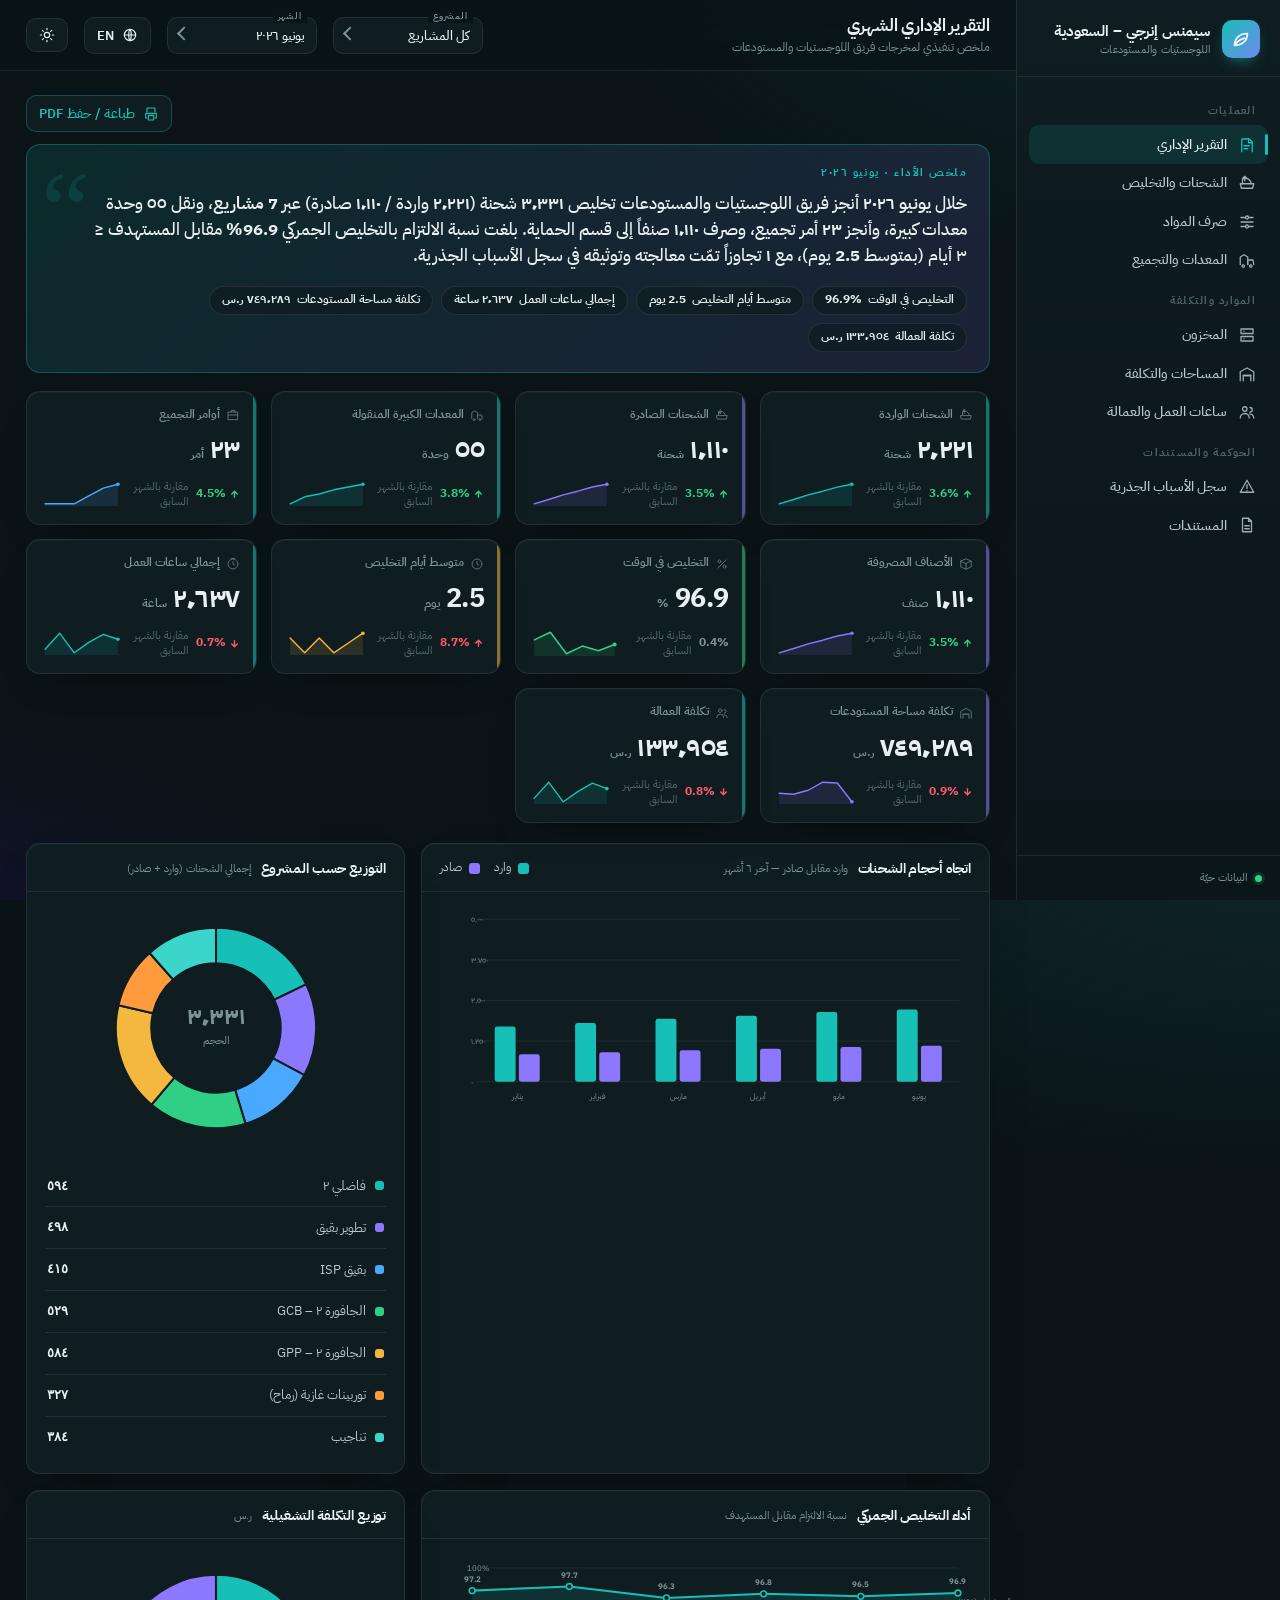
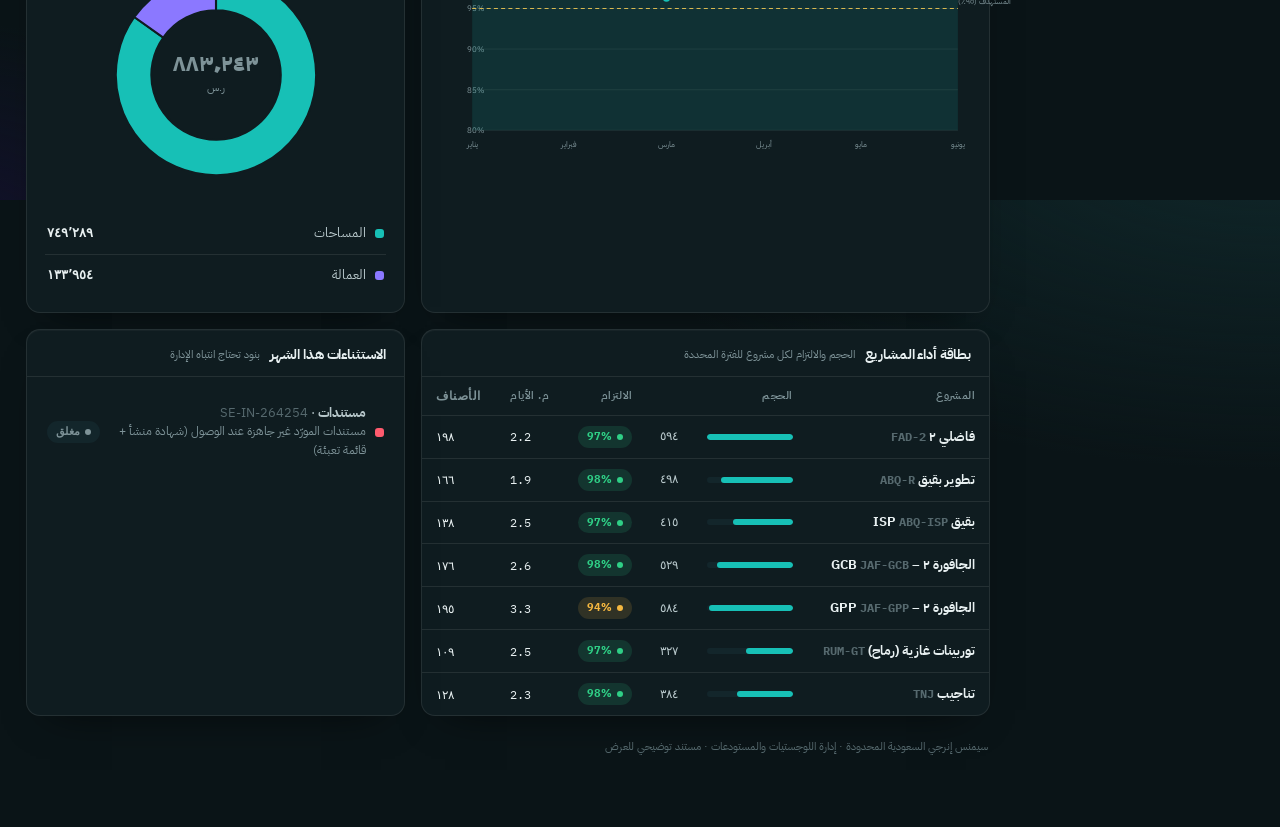
==== index.html @ 965a69ff "Logistics & Warehouse Ops dashboard — synthetic-data demo" ====
<!doctype html>
<html lang="ar" dir="rtl" data-theme="dark">
<head>
  <meta charset="utf-8">
  <meta name="viewport" content="width=device-width, initial-scale=1">
  <title>Siemens Energy KSA — Logistics & Warehouse Operations</title>
  <link rel="preconnect" href="https://fonts.googleapis.com">
  <link rel="preconnect" href="https://fonts.gstatic.com" crossorigin>
  <link href="https://fonts.googleapis.com/css2?family=IBM+Plex+Sans:wght@400;500;600;700&family=IBM+Plex+Sans+Arabic:wght@400;500;600;700&family=IBM+Plex+Mono:wght@400;500;600&display=swap" rel="stylesheet">
  <link rel="stylesheet" href="styles.css">
</head>
<body>
  <div class="app">
    <!-- Sidebar -->
    <aside class="sidebar" id="sidebar">
      <div class="brand">
        <div class="brand-mark">
          <svg viewBox="0 0 24 24" fill="none" stroke="#fff" stroke-width="1.8" stroke-linecap="round" stroke-linejoin="round">
            <path d="M5 19c0-8 6-13 14-13 0 8-6 13-14 13z"/><path d="M5 19c3-5 7-7 11-8"/>
          </svg>
        </div>
        <div class="brand-txt">
          <span class="b1" id="brand-org">Siemens Energy – KSA</span>
          <span class="b2" id="brand-unit">Logistics & Warehouse</span>
        </div>
      </div>
      <nav class="nav" id="nav"></nav>
      <div class="sidebar-foot"><span class="dot-live"></span><span id="live-txt">Live data</span></div>
    </aside>

    <!-- Main -->
    <div class="main">
      <header class="topbar">
        <button class="iconbtn menu-toggle" id="btn-menu" aria-label="Menu">
          <svg viewBox="0 0 24 24" fill="none" stroke="currentColor" stroke-width="1.8" stroke-linecap="round"><path d="M4 6h16M4 12h16M4 18h16"/></svg>
        </button>
        <div class="page-title">
          <h1 id="page-title">—</h1>
          <p id="page-sub">—</p>
        </div>
        <span class="spacer"></span>
        <div class="control">
          <label id="lbl-project">Project</label>
          <select class="sel" id="f-project"></select>
        </div>
        <div class="control">
          <label id="lbl-month">Month</label>
          <select class="sel" id="f-month"></select>
        </div>
        <button class="iconbtn" id="btn-lang" aria-label="Language">
          <svg viewBox="0 0 24 24" fill="none" stroke="currentColor" stroke-width="1.7" stroke-linecap="round" stroke-linejoin="round">
            <circle cx="12" cy="12" r="8.5"/><path d="M3.5 12h17M12 3.5c2.5 2.5 2.5 14.5 0 17M12 3.5c-2.5 2.5-2.5 14.5 0 17"/>
          </svg>
          <span id="lang-txt">EN</span>
        </button>
        <button class="iconbtn" id="btn-theme" aria-label="Theme">
          <svg id="theme-icon" viewBox="0 0 24 24" fill="none" stroke="currentColor" stroke-width="1.7" stroke-linecap="round" stroke-linejoin="round"></svg>
        </button>
      </header>

      <main class="content" id="content"></main>
    </div>
  </div>
  <div class="scrim" id="scrim"></div>

  <script src="i18n.js"></script>
  <script src="data.js"></script>
  <script src="charts.js"></script>
  <script src="app.js"></script>
</body>
</html>
---- styles.css ----
/* ============================================================
   Siemens Energy KSA — Logistics & Warehouse Operations
   Design system: petrol/teal energy ops. Dark default + light.
   Arabic-first RTL via logical properties.
   ============================================================ */

:root {
  /* DARK (default) */
  --bg:        #0a1417;
  --bg-grad:   radial-gradient(1200px 600px at 100% -10%, #10282b 0%, transparent 60%),
               radial-gradient(900px 500px at -10% 110%, #161033 0%, transparent 55%),
               #0a1417;
  --surface:   #0f1c20;
  --surface-2: #13262b;
  --surface-3: #18313700;
  --elev:      #16292e;
  --border:    rgba(255,255,255,.085);
  --border-2:  rgba(255,255,255,.14);
  --fg:        #e8f0f1;
  --fg-2:      #b8c8cb;
  --muted:     #7e9398;
  --faint:     #56696e;

  --accent:    #17c0b6;          /* petrol/teal */
  --accent-2:  #3ad6cc;
  --accent-weak: rgba(23,192,182,.13);
  --accent-line: rgba(23,192,182,.30);
  --violet:    #8b78ff;          /* Siemens Energy secondary */
  --violet-weak: rgba(139,120,255,.14);

  --ok:        #2fcf86;
  --ok-weak:   rgba(47,207,134,.14);
  --warn:      #f4b740;
  --warn-weak: rgba(244,183,64,.14);
  --orange:    #ff9a3d;
  --danger:    #ff5b6e;
  --danger-weak: rgba(255,91,110,.15);
  --info:      #4aa8ff;
  --info-weak: rgba(74,168,255,.14);

  --shadow:    0 1px 0 rgba(255,255,255,.03) inset, 0 18px 40px -24px rgba(0,0,0,.7);
  --radius:    14px;
  --radius-sm: 10px;
  --sidebar-w: 264px;

  --font-en: "IBM Plex Sans", -apple-system, BlinkMacSystemFont, "Segoe UI", system-ui, sans-serif;
  --font-ar: "IBM Plex Sans Arabic", "Segoe UI", "Tahoma", system-ui, sans-serif;
  --font-mono: "IBM Plex Mono", ui-monospace, "Cascadia Mono", Menlo, monospace;
  --font: var(--font-en);
}

:root[data-theme="light"] {
  --bg:        #eef3f4;
  --bg-grad:   radial-gradient(1100px 560px at 100% -10%, #dbeeec 0%, transparent 60%),
               radial-gradient(900px 500px at -10% 110%, #e7e3fb 0%, transparent 55%),
               #eef3f4;
  --surface:   #ffffff;
  --surface-2: #f4f8f8;
  --elev:      #ffffff;
  --border:    rgba(11,33,38,.10);
  --border-2:  rgba(11,33,38,.18);
  --fg:        #0c1c20;
  --fg-2:      #2c4248;
  --muted:     #5d7176;
  --faint:     #93a6aa;

  --accent:    #0c8f87;
  --accent-2:  #0aa79d;
  --accent-weak: rgba(12,143,135,.10);
  --accent-line: rgba(12,143,135,.28);
  --violet:    #6b54e8;
  --violet-weak: rgba(107,84,232,.10);
  --ok:        #11a866;
  --ok-weak:   rgba(17,168,102,.12);
  --warn:      #b8841a;
  --warn-weak: rgba(184,132,26,.12);
  --orange:    #d9701f;
  --danger:    #d83a4d;
  --danger-weak: rgba(216,58,77,.10);
  --info:      #2f7fd1;
  --info-weak: rgba(47,127,209,.10);
  --shadow:    0 1px 2px rgba(11,33,38,.04), 0 16px 36px -26px rgba(11,33,38,.35);
}

:root[lang="ar"] { --font: var(--font-ar); }

* { box-sizing: border-box; }
html, body { height: 100%; }
body {
  margin: 0;
  font-family: var(--font);
  background: var(--bg-grad);
  color: var(--fg);
  -webkit-font-smoothing: antialiased;
  text-rendering: optimizeLegibility;
  font-size: 14px;
  line-height: 1.45;
}
::selection { background: var(--accent-weak); }

::-webkit-scrollbar { width: 11px; height: 11px; }
::-webkit-scrollbar-thumb { background: var(--border-2); border-radius: 8px; border: 3px solid transparent; background-clip: padding-box; }
::-webkit-scrollbar-thumb:hover { background: var(--muted); background-clip: padding-box; border: 3px solid transparent; }

/* ---------------- Layout shell ---------------- */
.app { display: flex; min-height: 100vh; }

.sidebar {
  width: var(--sidebar-w);
  flex: 0 0 var(--sidebar-w);
  border-inline-end: 1px solid var(--border);
  background: linear-gradient(180deg, var(--surface), color-mix(in oklab, var(--surface) 88%, #000));
  display: flex; flex-direction: column;
  position: sticky; top: 0; height: 100vh;
}
.brand {
  display: flex; align-items: center; gap: 12px;
  padding: 20px 20px 18px;
  border-bottom: 1px solid var(--border);
}
.brand-mark {
  width: 38px; height: 38px; border-radius: 10px; flex: 0 0 38px;
  background: linear-gradient(135deg, var(--accent) 0%, var(--violet) 130%);
  display: grid; place-items: center;
  box-shadow: 0 6px 16px -8px var(--accent);
}
.brand-mark svg { width: 22px; height: 22px; }
.brand-txt { display: flex; flex-direction: column; min-width: 0; }
.brand-txt .b1 { font-weight: 700; letter-spacing: -.01em; font-size: 14.5px; }
.brand-txt .b2 { font-size: 11px; color: var(--muted); letter-spacing: .02em; }

.nav { padding: 12px 12px; overflow-y: auto; flex: 1; }
.nav-group-label {
  font-size: 10.5px; text-transform: uppercase; letter-spacing: .12em;
  color: var(--faint); padding: 14px 12px 7px; font-weight: 600;
}
.nav-item {
  display: flex; align-items: center; gap: 11px;
  padding: 9.5px 12px; border-radius: var(--radius-sm);
  color: var(--fg-2); cursor: pointer; user-select: none;
  font-size: 13.5px; font-weight: 500; position: relative;
  transition: background .14s, color .14s;
}
.nav-item svg { width: 18px; height: 18px; flex: 0 0 18px; opacity: .85; }
.nav-item:hover { background: var(--surface-2); color: var(--fg); }
.nav-item.active { background: var(--accent-weak); color: var(--fg); }
.nav-item.active::before {
  content: ""; position: absolute; inset-inline-start: 0; inset-block: 9px;
  width: 3px; border-radius: 4px; background: var(--accent);
}
.nav-item.active svg { opacity: 1; color: var(--accent); }
.nav-item .badge {
  margin-inline-start: auto; font-size: 10.5px; font-weight: 700;
  background: var(--danger-weak); color: var(--danger);
  padding: 1px 7px; border-radius: 20px; font-variant-numeric: tabular-nums;
}
.sidebar-foot {
  padding: 14px 18px; border-top: 1px solid var(--border);
  font-size: 11px; color: var(--muted); display: flex; align-items: center; gap: 8px;
}
.dot-live { width: 7px; height: 7px; border-radius: 50%; background: var(--ok); box-shadow: 0 0 0 3px var(--ok-weak); }

.main { flex: 1; min-width: 0; display: flex; flex-direction: column; }

/* ---------------- Topbar ---------------- */
.topbar {
  position: sticky; top: 0; z-index: 30;
  display: flex; align-items: center; gap: 16px;
  padding: 14px 26px;
  background: color-mix(in oklab, var(--bg) 78%, transparent);
  backdrop-filter: blur(14px) saturate(1.2);
  border-bottom: 1px solid var(--border);
}
.topbar .page-title { display: flex; flex-direction: column; min-width: 0; }
.topbar .page-title h1 { margin: 0; font-size: 17px; font-weight: 700; letter-spacing: -.01em; }
.topbar .page-title p { margin: 1px 0 0; font-size: 11.5px; color: var(--muted); }
.topbar .spacer { flex: 1; }

.control { position: relative; }
.control > label {
  position: absolute; top: -7px; inset-inline-start: 10px;
  font-size: 9px; text-transform: uppercase; letter-spacing: .1em;
  color: var(--muted); background: var(--bg); padding: 0 5px; font-weight: 600;
  pointer-events: none;
}
select.sel {
  appearance: none; -webkit-appearance: none;
  background: var(--surface); color: var(--fg);
  border: 1px solid var(--border); border-radius: 10px;
  padding: 8px 30px 8px 12px; font-family: var(--font); font-size: 13px;
  font-weight: 500; cursor: pointer; min-width: 150px; outline: none;
  transition: border-color .14s;
}
:root[lang="ar"] select.sel { padding: 8px 12px 8px 30px; }
select.sel:focus { border-color: var(--accent); }
.control::after {
  content: ""; position: absolute; inset-inline-end: 12px; top: 50%;
  width: 8px; height: 8px; border-inline-end: 2px solid var(--muted);
  border-bottom: 2px solid var(--muted); transform: translateY(-65%) rotate(45deg);
  pointer-events: none;
}

.iconbtn {
  display: inline-flex; align-items: center; gap: 8px;
  background: var(--surface); border: 1px solid var(--border);
  color: var(--fg); border-radius: 10px; padding: 8px 12px;
  font-family: var(--font); font-size: 12.5px; font-weight: 600;
  cursor: pointer; transition: border-color .14s, background .14s;
}
.iconbtn:hover { border-color: var(--border-2); background: var(--surface-2); }
.iconbtn svg { width: 16px; height: 16px; }
.iconbtn.toggle-on { border-color: var(--accent-line); color: var(--accent); }

/* ---------------- Content ---------------- */
.content { padding: 24px 26px 60px; }
.view { animation: fade .26s ease; }
@keyframes fade { from { opacity: 0; transform: translateY(6px); } to { opacity: 1; transform: none; } }

.section-head { display: flex; align-items: flex-end; gap: 14px; margin: 6px 2px 16px; }
.section-head h2 { margin: 0; font-size: 15px; font-weight: 700; letter-spacing: -.01em; }
.section-head .sub { font-size: 12px; color: var(--muted); }
.section-head .spacer { flex: 1; }

/* KPI grid */
.kpi-grid { display: grid; grid-template-columns: repeat(auto-fill, minmax(218px, 1fr)); gap: 14px; margin-bottom: 20px; }
.kpi {
  background: var(--surface); border: 1px solid var(--border);
  border-radius: var(--radius); padding: 15px 16px 13px; position: relative; overflow: hidden;
  box-shadow: var(--shadow);
}
.kpi::after {
  content: ""; position: absolute; inset-inline-start: 0; top: 0; bottom: 0; width: 3px;
  background: var(--accent); opacity: .55;
}
.kpi.k-violet::after { background: var(--violet); }
.kpi.k-ok::after { background: var(--ok); }
.kpi.k-warn::after { background: var(--warn); }
.kpi.k-danger::after { background: var(--danger); }
.kpi .k-label { font-size: 11.5px; color: var(--muted); font-weight: 600; display: flex; align-items: center; gap: 6px; }
.kpi .k-label svg { width: 14px; height: 14px; opacity: .7; }
.kpi .k-value { font-size: 27px; font-weight: 700; letter-spacing: -.02em; margin-top: 7px; font-variant-numeric: tabular-nums; display: flex; align-items: baseline; gap: 6px; }
.kpi .k-value .unit { font-size: 12px; font-weight: 600; color: var(--muted); letter-spacing: 0; }
.kpi .k-foot { display: flex; align-items: center; gap: 8px; margin-top: 8px; }
.delta { font-size: 11.5px; font-weight: 700; display: inline-flex; align-items: center; gap: 3px; font-variant-numeric: tabular-nums; }
.delta.up { color: var(--ok); }
.delta.down { color: var(--danger); }
.delta.flat { color: var(--muted); }
.delta svg { width: 11px; height: 11px; }
.kpi .k-foot .vs { font-size: 10.5px; color: var(--faint); }
.kpi .spark { margin-inline-start: auto; }

/* Cards */
.card {
  background: var(--surface); border: 1px solid var(--border);
  border-radius: var(--radius); box-shadow: var(--shadow);
}
.card-head { display: flex; align-items: center; gap: 10px; padding: 15px 18px 12px; border-bottom: 1px solid var(--border); }
.card-head h3 { margin: 0; font-size: 13.5px; font-weight: 700; letter-spacing: -.01em; }
.card-head .sub { font-size: 11px; color: var(--muted); }
.card-head .spacer { flex: 1; }
.card-body { padding: 16px 18px; }

.grid { display: grid; gap: 16px; }
.grid.cols-2 { grid-template-columns: 1.5fr 1fr; }
.grid.cols-2e { grid-template-columns: 1fr 1fr; }
.grid.cols-3 { grid-template-columns: repeat(3, 1fr); }
@media (max-width: 1080px) { .grid.cols-2, .grid.cols-2e, .grid.cols-3 { grid-template-columns: 1fr; } }

/* legend */
.legend { display: flex; flex-wrap: wrap; gap: 14px; margin-top: 12px; }
.legend .li { display: flex; align-items: center; gap: 7px; font-size: 11.5px; color: var(--fg-2); }
.legend .sw { width: 11px; height: 11px; border-radius: 3px; }

/* chart wrap */
.chart { width: 100%; }
.chart svg { display: block; width: 100%; height: auto; overflow: visible; }
.chart text { font-family: var(--font); fill: var(--muted); }

/* Narrative */
.narrative {
  background: linear-gradient(135deg, var(--accent-weak), var(--violet-weak));
  border: 1px solid var(--accent-line);
  border-radius: var(--radius); padding: 20px 22px; position: relative; overflow: hidden;
}
.narrative::before {
  content: "“"; position: absolute; inset-inline-end: 14px; top: -14px;
  font-size: 110px; color: var(--accent); opacity: .14; font-family: Georgia, serif;
}
.narrative .eyebrow { font-size: 10.5px; text-transform: uppercase; letter-spacing: .14em; color: var(--accent); font-weight: 700; }
.narrative .lead { font-size: 16.5px; line-height: 1.6; margin-top: 10px; font-weight: 500; max-width: 880px; }
.narrative .lead b { font-weight: 700; color: var(--fg); }
.narrative .pills { display: flex; flex-wrap: wrap; gap: 8px; margin-top: 16px; }
.npill { font-size: 11.5px; font-weight: 600; background: color-mix(in oklab, var(--surface) 70%, transparent); border: 1px solid var(--border); border-radius: 20px; padding: 5px 12px; display: inline-flex; gap: 6px; align-items: center; }
.npill b { font-variant-numeric: tabular-nums; }

/* Tables */
.table-wrap { overflow-x: auto; }
table.tbl { width: 100%; border-collapse: collapse; font-size: 12.5px; }
table.tbl thead th {
  text-align: start; font-weight: 600; color: var(--muted); font-size: 11px;
  text-transform: uppercase; letter-spacing: .04em; padding: 10px 14px;
  border-bottom: 1px solid var(--border); white-space: nowrap; position: sticky; top: 0;
  background: var(--surface); cursor: default;
}
table.tbl tbody td { padding: 10px 14px; border-bottom: 1px solid var(--border); vertical-align: middle; white-space: nowrap; }
table.tbl tbody tr:last-child td { border-bottom: none; }
table.tbl tbody tr:hover { background: var(--surface-2); }
table.tbl td.num, table.tbl th.num { text-align: end; font-variant-numeric: tabular-nums; font-family: var(--font-mono); font-size: 12px; }
table.tbl .mono { font-family: var(--font-mono); font-size: 11.5px; color: var(--fg-2); }
table.tbl .strong { font-weight: 700; }
.row-breach { background: var(--danger-weak) !important; }
.row-breach:hover { background: color-mix(in oklab, var(--danger-weak) 80%, var(--surface)) !important; }

.table-foot { padding: 11px 16px; font-size: 11.5px; color: var(--muted); border-top: 1px solid var(--border); display: flex; align-items: center; gap: 10px; }
.table-foot .spacer { flex: 1; }

/* pills / status chips */
.chip { display: inline-flex; align-items: center; gap: 5px; font-size: 11px; font-weight: 700; padding: 3px 9px; border-radius: 20px; white-space: nowrap; letter-spacing: .01em; }
.chip::before { content: ""; width: 6px; height: 6px; border-radius: 50%; background: currentColor; }
.chip.ok { color: var(--ok); background: var(--ok-weak); }
.chip.warn { color: var(--warn); background: var(--warn-weak); }
.chip.orange { color: var(--orange); background: var(--warn-weak); }
.chip.danger { color: var(--danger); background: var(--danger-weak); }
.chip.info { color: var(--info); background: var(--info-weak); }
.chip.violet { color: var(--violet); background: var(--violet-weak); }
.chip.muted { color: var(--muted); background: var(--surface-2); }
.chip.plain::before { display: none; }

.bar-cell { display: flex; align-items: center; gap: 9px; min-width: 130px; }
.bar-track { flex: 1; height: 6px; border-radius: 6px; background: var(--surface-2); overflow: hidden; min-width: 60px; }
.bar-fill { height: 100%; border-radius: 6px; background: var(--accent); }
.bar-cell .pct { font-size: 11.5px; font-variant-numeric: tabular-nums; color: var(--fg-2); min-width: 38px; text-align: end; font-family: var(--font-mono); }

/* mini stat list */
.statlist { display: flex; flex-direction: column; gap: 0; }
.statlist .si { display: flex; align-items: center; justify-content: space-between; padding: 11px 2px; border-bottom: 1px solid var(--border); gap: 12px; }
.statlist .si:last-child { border-bottom: none; }
.statlist .si .l { font-size: 12.5px; color: var(--fg-2); display: flex; align-items: center; gap: 9px; }
.statlist .si .l .swd { width: 9px; height: 9px; border-radius: 3px; flex: 0 0 9px; }
.statlist .si .v { font-weight: 700; font-variant-numeric: tabular-nums; font-family: var(--font-mono); font-size: 13px; }

/* kitting / pipeline */
.pipeline { display: grid; grid-template-columns: repeat(4, 1fr); gap: 10px; }
.pstage { background: var(--surface-2); border: 1px solid var(--border); border-radius: var(--radius-sm); padding: 13px 14px; position: relative; }
.pstage .pn { font-size: 23px; font-weight: 700; font-variant-numeric: tabular-nums; }
.pstage .pl { font-size: 11.5px; color: var(--muted); margin-top: 3px; font-weight: 600; }
.pstage .pico { position: absolute; inset-inline-end: 12px; top: 12px; width: 18px; height: 18px; opacity: .4; }
.pstage.s1 { border-color: var(--info-weak); } .pstage.s1 .pn { color: var(--info); }
.pstage.s2 { border-color: var(--violet-weak); } .pstage.s2 .pn { color: var(--violet); }
.pstage.s3 { border-color: var(--warn-weak); } .pstage.s3 .pn { color: var(--warn); }
.pstage.s4 { border-color: var(--ok-weak); } .pstage.s4 .pn { color: var(--ok); }

/* gauge / progress big */
.gauge-wrap { display: flex; align-items: center; gap: 18px; }
.gauge { position: relative; flex: 0 0 auto; }
.gauge .gv { position: absolute; inset: 0; display: grid; place-items: center; text-align: center; }
.gauge .gv b { font-size: 24px; font-weight: 700; font-variant-numeric: tabular-nums; }
.gauge .gv span { font-size: 10px; color: var(--muted); display: block; }

/* documents */
.doc-toolbar { display: flex; gap: 12px; align-items: center; flex-wrap: wrap; margin-bottom: 16px; }
.doc-tabs { display: inline-flex; background: var(--surface-2); border: 1px solid var(--border); border-radius: 10px; padding: 3px; }
.doc-tab { padding: 7px 16px; border-radius: 8px; font-size: 12.5px; font-weight: 600; cursor: pointer; color: var(--muted); }
.doc-tab.active { background: var(--accent); color: #03201e; }
:root[data-theme="light"] .doc-tab.active { color: #fff; }

.paper {
  background: #fff; color: #14222b; border-radius: 12px; overflow: hidden;
  box-shadow: 0 22px 60px -30px rgba(0,0,0,.6); border: 1px solid var(--border);
  max-width: 920px; margin: 0 auto; font-family: var(--font);
}
.paper .doc-head { display: flex; justify-content: space-between; align-items: flex-start; padding: 30px 36px 22px; border-bottom: 3px solid #0c8f87; gap: 24px; }
.paper .doc-brand { display: flex; gap: 12px; align-items: center; }
.paper .doc-brand .dm { width: 42px; height: 42px; border-radius: 10px; background: linear-gradient(135deg, #0c8f87, #6b54e8); display: grid; place-items: center; }
.paper .doc-brand .dm svg { width: 24px; height: 24px; }
.paper .doc-brand .dt b { font-size: 15px; color: #0c2227; display: block; }
.paper .doc-brand .dt span { font-size: 11px; color: #5d7176; }
.paper .doc-title { text-align: end; }
.paper .doc-title h2 { margin: 0; font-size: 22px; letter-spacing: .02em; color: #0c8f87; text-transform: uppercase; }
.paper .doc-title .docno { font-family: var(--font-mono); font-size: 12px; color: #5d7176; margin-top: 4px; }
.paper .doc-meta { display: grid; grid-template-columns: repeat(2, 1fr); gap: 18px 36px; padding: 22px 36px; }
.paper .meta-block { font-size: 12.5px; }
.paper .meta-block .ml { font-size: 10px; text-transform: uppercase; letter-spacing: .08em; color: #8295a1; font-weight: 700; margin-bottom: 5px; }
.paper .meta-block .mv { color: #14222b; line-height: 1.5; }
.paper .meta-block .mv b { font-weight: 700; }
.paper table.doc-tbl { width: 100%; border-collapse: collapse; }
.paper table.doc-tbl thead th { background: #f1f6f6; color: #4a5d63; font-size: 10.5px; text-transform: uppercase; letter-spacing: .05em; text-align: start; padding: 11px 36px; border-block: 1px solid #e2eaea; }
.paper table.doc-tbl tbody td { padding: 11px 36px; font-size: 12.5px; border-bottom: 1px solid #eef3f3; }
.paper table.doc-tbl tbody td.num, .paper table.doc-tbl thead th.num { text-align: end; font-variant-numeric: tabular-nums; font-family: var(--font-mono); }
.paper table.doc-tbl tbody tr:nth-child(even) { background: #fafcfc; }
.paper .doc-tot { display: flex; justify-content: flex-end; padding: 16px 36px; gap: 40px; border-top: 2px solid #0c8f87; }
.paper .doc-tot .tl { font-size: 12px; color: #5d7176; }
.paper .doc-tot .tv { font-weight: 700; font-family: var(--font-mono); font-size: 14px; }
.paper .doc-sign { display: grid; grid-template-columns: repeat(3, 1fr); gap: 30px; padding: 30px 36px 36px; }
.paper .sign-box { font-size: 11px; }
.paper .sign-line { border-top: 1.5px solid #c3d0d2; margin-bottom: 6px; padding-top: 10px; }
.paper .sign-box .sl { color: #8295a1; text-transform: uppercase; letter-spacing: .06em; font-weight: 700; font-size: 10px; }
.paper .doc-foot { background: #0f1c20; color: #b8c8cb; padding: 14px 36px; font-size: 10.5px; display: flex; justify-content: space-between; }

/* empty */
.empty { text-align: center; color: var(--muted); padding: 40px; font-size: 13px; }

/* footnote */
.foot-note { font-size: 11px; color: var(--faint); margin-top: 22px; padding: 0 2px; line-height: 1.6; }

/* responsive sidebar collapse */
@media (max-width: 860px) {
  .sidebar { position: fixed; z-index: 60; transform: translateX(-110%); transition: transform .2s; box-shadow: 0 0 60px rgba(0,0,0,.5); }
  :root[lang="ar"] .sidebar { transform: translateX(110%); }
  .sidebar.open { transform: none; }
  .menu-toggle { display: inline-flex !important; }
}
.menu-toggle { display: none; }
.scrim { display: none; }
.scrim.show { display: block; position: fixed; inset: 0; background: rgba(0,0,0,.45); z-index: 55; }

/* on-screen: print button row on the management report */
.report-actions { display: flex; justify-content: flex-end; margin-bottom: 12px; }

/* print: only the active paper */
@media print {
  .sidebar, .topbar, .doc-toolbar, .section-head, .scrim, .foot-note, .report-actions { display: none !important; }
  body, .app, .main, .content { background: #fff !important; display: block; padding: 0; margin: 0; }
  .paper { box-shadow: none; border: none; max-width: 100%; border-radius: 0; }
  .paper:not(.printing) { display: none; }
  @page { margin: 14mm; }
}

/* print: management report (Overview) — clean, manager-ready page */
@media print {
  html.printing-report .card,
  html.printing-report .kpi,
  html.printing-report .narrative { box-shadow: none !important; break-inside: avoid; page-break-inside: avoid; }
  html.printing-report .card { border: 1px solid #d7dbe0 !important; }
  html.printing-report .content, html.printing-report .view { color: #14171c; }
}
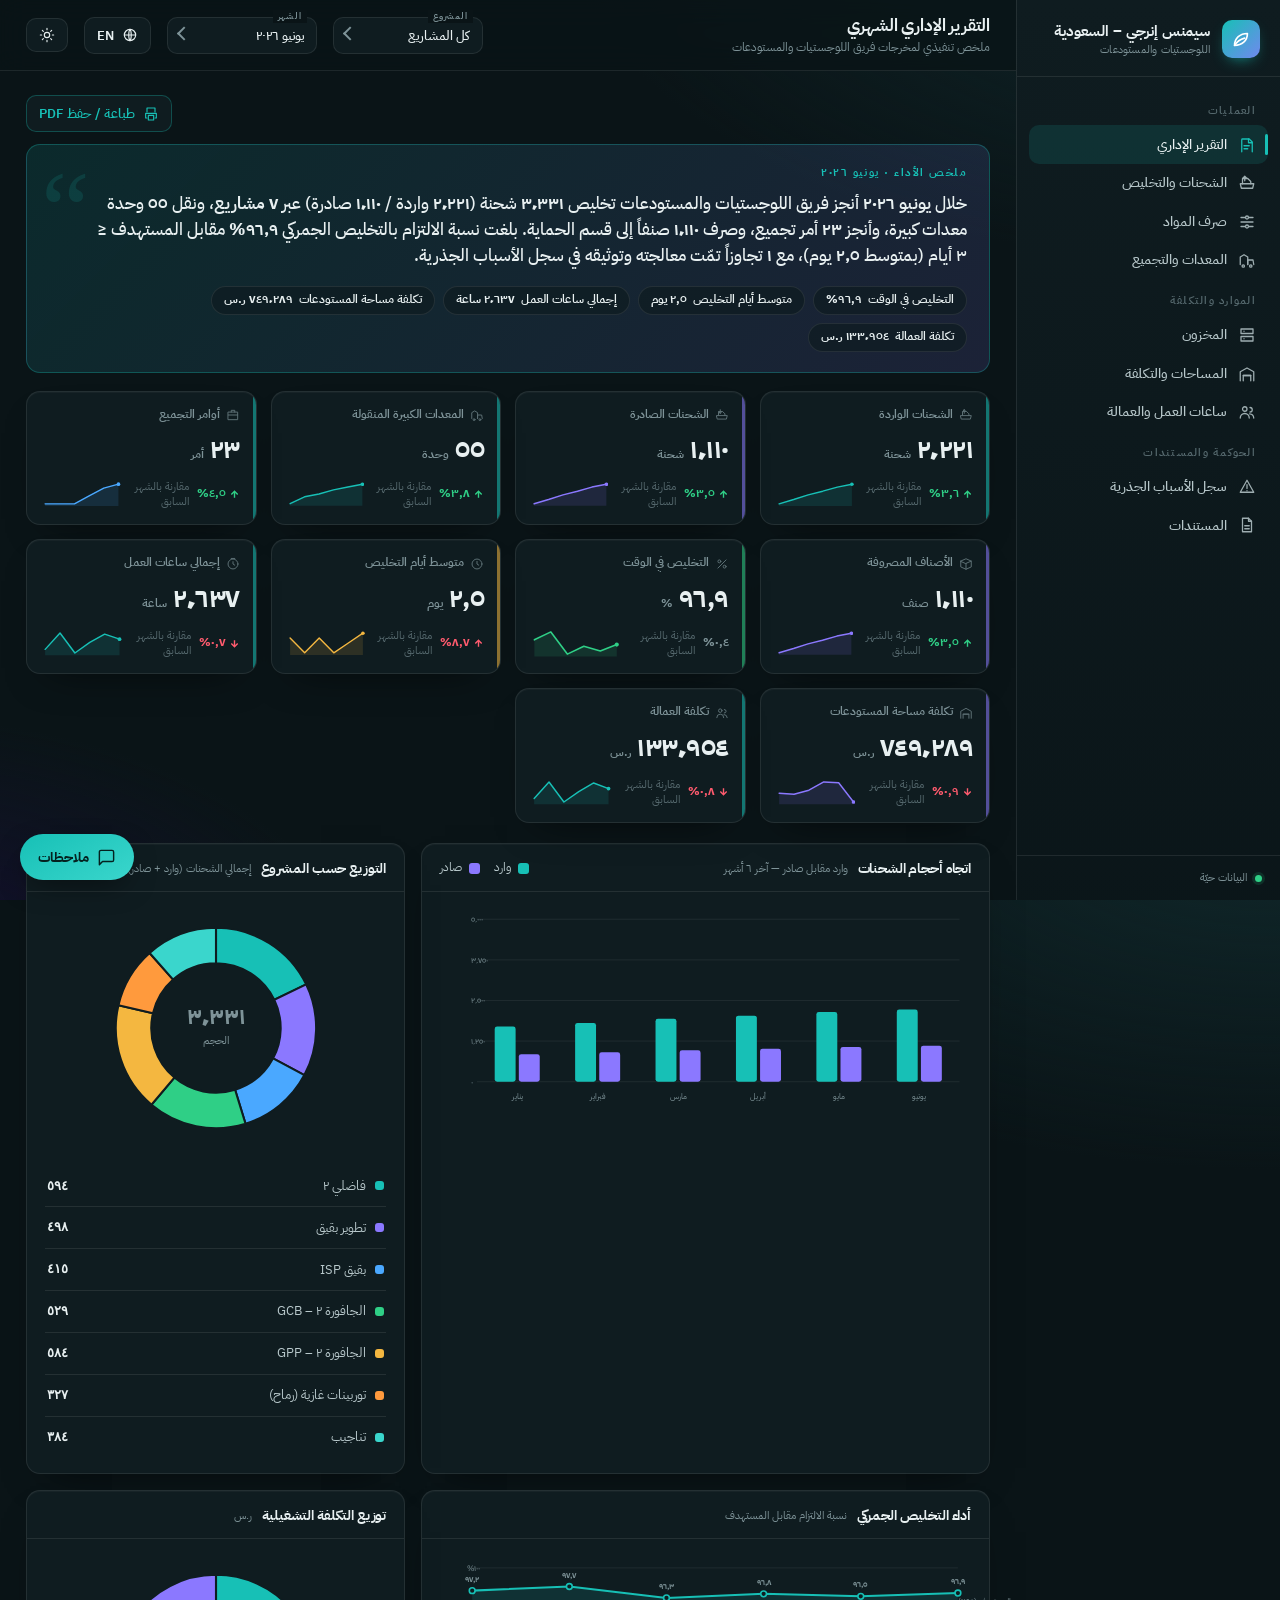
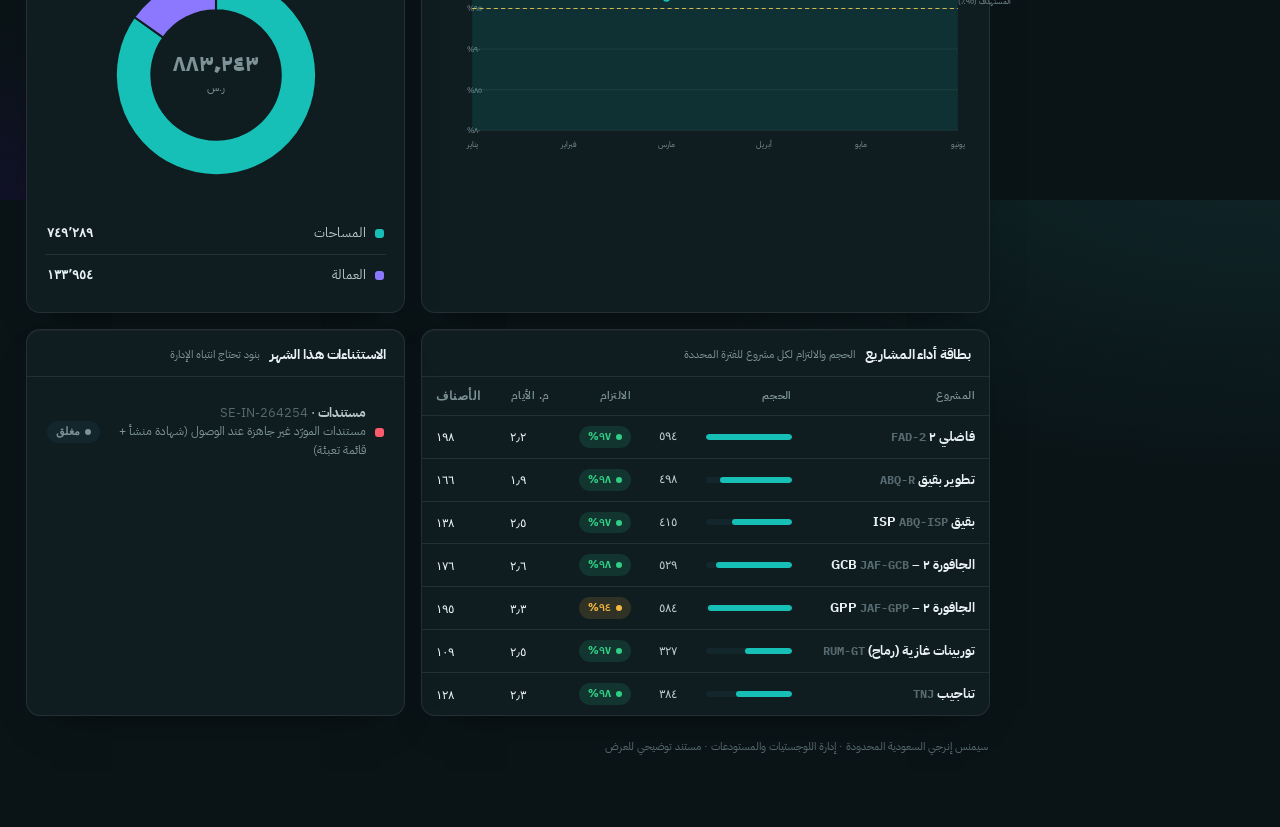
==== commit 16c96830: "feat: add project-brief intake page + dashboard feedback widget - brief.html: bilingual AR-RTL/EN st" ====
--- a/index.html
+++ b/index.html
@@ -63,6 +63,107 @@
   </div>
   <div class="scrim" id="scrim"></div>
 
+  <!-- ===== Feedback widget (self-contained) ===== -->
+  <button id="fb-fab" aria-label="Feedback">
+    <svg viewBox="0 0 24 24" fill="none" stroke="currentColor" stroke-width="1.8" stroke-linecap="round" stroke-linejoin="round"><path d="M21 15a2 2 0 01-2 2H7l-4 4V5a2 2 0 012-2h14a2 2 0 012 2z"/></svg>
+    <span id="fb-fab-txt">ملاحظات</span>
+  </button>
+  <div id="fb-scrim"></div>
+  <div id="fb-panel" role="dialog" aria-modal="true">
+    <div class="fb-head">
+      <b id="fb-title">شاركنا ملاحظاتك</b>
+      <button id="fb-close" aria-label="close">×</button>
+    </div>
+    <p class="fb-sub" id="fb-sub">وش رأيك في هذه الشاشة؟ وش ناقص أو ودّك يتغيّر؟</p>
+    <div class="fb-ctx" id="fb-ctx"></div>
+    <textarea id="fb-text" rows="5"></textarea>
+    <input type="text" id="fb-name" >
+    <div class="fb-actions">
+      <button class="fb-btn fb-primary" id="fb-send"><span id="fb-send-txt">أرسل الملاحظة</span></button>
+      <a class="fb-btn fb-ghost" id="fb-brief" href="brief.html"><span id="fb-brief-txt">افتح نموذج المشروع</span></a>
+    </div>
+    <div class="fb-msg" id="fb-msg"></div>
+  </div>
+  <style>
+    #fb-fab{position:fixed;inset-inline-end:20px;inset-block-end:20px;z-index:90;display:inline-flex;align-items:center;gap:8px;
+      height:46px;padding:0 18px;border:none;border-radius:999px;cursor:pointer;font-family:var(--font);font-weight:700;font-size:14px;
+      color:#04211f;background:linear-gradient(150deg,var(--accent),var(--accent-2));box-shadow:0 10px 30px -10px rgba(0,0,0,.6);}
+    #fb-fab svg{width:19px;height:19px;}
+    #fb-fab:hover{filter:brightness(1.06);}
+    #fb-scrim{position:fixed;inset:0;background:rgba(2,10,12,.55);backdrop-filter:blur(2px);z-index:95;display:none;}
+    #fb-panel{position:fixed;inset-inline-end:20px;inset-block-end:20px;z-index:96;width:min(400px,calc(100vw - 40px));
+      background:var(--surface);border:1px solid var(--border-2);border-radius:16px;box-shadow:var(--shadow);padding:18px;display:none;}
+    #fb-panel.open,#fb-scrim.open{display:block;}
+    .fb-head{display:flex;align-items:center;justify-content:space-between;margin-bottom:4px;}
+    .fb-head b{font-size:15.5px;}
+    #fb-close{background:none;border:none;color:var(--muted);font-size:22px;line-height:1;cursor:pointer;}
+    #fb-close:hover{color:var(--fg);}
+    .fb-sub{color:var(--muted);font-size:12.5px;margin:0 0 12px;}
+    .fb-ctx{display:inline-flex;align-items:center;gap:6px;font-size:11.5px;font-weight:600;color:var(--accent-2);
+      background:var(--accent-weak);border:1px solid var(--accent-line);padding:4px 10px;border-radius:999px;margin-bottom:10px;}
+    #fb-text,#fb-name{width:100%;font-family:var(--font);font-size:14px;color:var(--fg);background:var(--surface-2);
+      border:1px solid var(--border-2);border-radius:10px;padding:10px 12px;outline:none;margin-bottom:10px;}
+    #fb-text{resize:vertical;line-height:1.55;} #fb-name{margin-bottom:12px;}
+    #fb-text:focus,#fb-name:focus{border-color:var(--accent);box-shadow:0 0 0 3px var(--accent-weak);}
+    .fb-actions{display:flex;gap:10px;flex-wrap:wrap;}
+    .fb-btn{flex:1;min-width:130px;display:inline-flex;align-items:center;justify-content:center;height:42px;border-radius:11px;
+      cursor:pointer;font-family:var(--font);font-weight:700;font-size:14px;text-decoration:none;border:none;}
+    .fb-primary{background:linear-gradient(150deg,var(--accent),var(--accent-2));color:#04211f;}
+    .fb-primary:hover{filter:brightness(1.06);}
+    .fb-ghost{background:var(--surface-2);border:1px solid var(--border-2);color:var(--fg);}
+    .fb-ghost:hover{border-color:var(--accent-line);}
+    .fb-msg{font-size:13px;margin-top:10px;display:none;}
+    .fb-msg.ok{display:block;color:var(--ok);} .fb-msg.info{display:block;color:var(--accent-2);}
+  </style>
+  <script>
+  (function(){
+    /* Same wiring points as brief.html — leave "" for the download/send fallback. */
+    var FB_ENDPOINT = "";
+    var T = {
+      ar:{fab:"ملاحظات",title:"شاركنا ملاحظاتك",sub:"وش رأيك في هذه الشاشة؟ وش ناقص أو ودّك يتغيّر؟",ph:"اكتب ملاحظتك هنا…",name:"اسمك (اختياري)",send:"أرسل الملاحظة",brief:"افتح نموذج المشروع",on:"عن شاشة",okd:"✓ نزّلنا ملاحظتك — أرسلها لحمّاد على واتساب/الإيميل.",oks:"✓ وصلتنا ملاحظتك، شكراً!",empty:"اكتب ملاحظة أولاً 🙂"},
+      en:{fab:"Feedback",title:"Share your feedback",sub:"What do you think of this screen? What's missing or should change?",ph:"Type your feedback here…",name:"Your name (optional)",send:"Send feedback",brief:"Open project brief",on:"On screen",okd:"✓ Your feedback was downloaded — send it to Hammad on WhatsApp/email.",oks:"✓ Your feedback reached us, thank you!",empty:"Write a note first 🙂"}
+    };
+    function lng(){ return (document.documentElement.lang==="en") ? "en" : "ar"; }
+    function pageName(){ var el=document.getElementById("page-title"); return el ? el.textContent.trim() : "—"; }
+    var panel=document.getElementById("fb-panel"), scrim=document.getElementById("fb-scrim");
+    function paint(){ var t=T[lng()];
+      document.getElementById("fb-fab-txt").textContent=t.fab;
+      document.getElementById("fb-title").textContent=t.title;
+      document.getElementById("fb-sub").textContent=t.sub;
+      document.getElementById("fb-text").placeholder=t.ph;
+      document.getElementById("fb-name").placeholder=t.name;
+      document.getElementById("fb-send-txt").textContent=t.send;
+      document.getElementById("fb-brief-txt").textContent=t.brief;
+      document.getElementById("fb-ctx").textContent=t.on+": "+pageName();
+    }
+    function open(){ paint(); panel.classList.add("open"); scrim.classList.add("open"); document.getElementById("fb-text").focus(); }
+    function close(){ panel.classList.remove("open"); scrim.classList.remove("open"); }
+    document.getElementById("fb-fab").addEventListener("click", open);
+    document.getElementById("fb-close").addEventListener("click", close);
+    scrim.addEventListener("click", close);
+    function dl(payload){
+      var blob=new Blob([payload],{type:"text/markdown;charset=utf-8"}), url=URL.createObjectURL(blob), a=document.createElement("a");
+      a.href=url; a.download="dashboard-feedback.md"; document.body.appendChild(a); a.click(); a.remove();
+      setTimeout(function(){URL.revokeObjectURL(url);},1500);
+    }
+    document.getElementById("fb-send").addEventListener("click", async function(){
+      var t=T[lng()], txt=document.getElementById("fb-text").value.trim(), nm=document.getElementById("fb-name").value.trim(), msg=document.getElementById("fb-msg");
+      if(!txt){ msg.className="fb-msg info"; msg.textContent=t.empty; return; }
+      var body="# Dashboard feedback\n\n- Screen: "+pageName()+"\n- Language: "+lng()+(nm?("\n- From: "+nm):"")+"\n\n"+txt+"\n";
+      if(!FB_ENDPOINT){ dl(body); msg.className="fb-msg ok"; msg.textContent=t.okd; return; }
+      try{
+        var res=await fetch(FB_ENDPOINT,{method:"POST",headers:{"Accept":"application/json","Content-Type":"application/json"},
+          body:JSON.stringify({type:"dashboard-feedback",screen:pageName(),lang:lng(),name:nm,feedback:txt})});
+        if(res.ok){ msg.className="fb-msg ok"; msg.textContent=t.oks; document.getElementById("fb-text").value=""; }
+        else throw 0;
+      }catch(e){ dl(body); msg.className="fb-msg info"; msg.textContent=t.okd; }
+    });
+    /* keep language in sync when the dashboard toggles */
+    document.getElementById("btn-lang") && document.getElementById("btn-lang").addEventListener("click", function(){ setTimeout(paint,50); });
+    paint();
+  })();
+  </script>
+
   <script src="i18n.js"></script>
   <script src="data.js"></script>
   <script src="charts.js"></script>
--- a/styles.css
+++ b/styles.css
@@ -417,8 +417,44 @@
 /* on-screen: print button row on the management report */
 .report-actions { display: flex; justify-content: flex-end; margin-bottom: 12px; }
 
-/* print: only the active paper */
+/* print: force print-safe (dark-on-white) colors REGARDLESS of the active theme.
+   The dashboard defaults to the dark theme, whose --fg is near-white (#e8f0f1);
+   without this the white print background left every KPI number and the summary
+   sentence white-on-white (invisible). Re-declare the light palette under @media
+   print so the Management Report always prints readable. */
 @media print {
+  :root, :root[data-theme="dark"], :root[data-theme="light"] {
+    --bg:        #ffffff;
+    --bg-grad:   #ffffff;
+    --surface:   #ffffff;
+    --surface-2: #f4f8f8;
+    --surface-3: #ffffff;
+    --elev:      #ffffff;
+    --border:    rgba(11,33,38,.16);
+    --border-2:  rgba(11,33,38,.24);
+    --fg:        #0c1c20;
+    --fg-2:      #2c4248;
+    --muted:     #4a5d63;
+    --faint:     #6a7d82;
+    --accent:    #0c8f87;
+    --accent-2:  #0aa79d;
+    --accent-weak: rgba(12,143,135,.10);
+    --accent-line: rgba(12,143,135,.28);
+    --violet:    #6b54e8;
+    --violet-weak: rgba(107,84,232,.10);
+    --ok:        #0b8f57;
+    --ok-weak:   rgba(11,143,87,.12);
+    --warn:      #9a6c12;
+    --warn-weak: rgba(154,108,18,.12);
+    --orange:    #c1621b;
+    --danger:    #c22f42;
+    --danger-weak: rgba(194,47,66,.10);
+    --info:      #2168b0;
+    --info-weak: rgba(33,104,176,.10);
+    --shadow:    none;
+  }
+  body { background: #fff !important; color: #0c1c20 !important; }
+
   .sidebar, .topbar, .doc-toolbar, .section-head, .scrim, .foot-note, .report-actions { display: none !important; }
   body, .app, .main, .content { background: #fff !important; display: block; padding: 0; margin: 0; }
   .paper { box-shadow: none; border: none; max-width: 100%; border-radius: 0; }
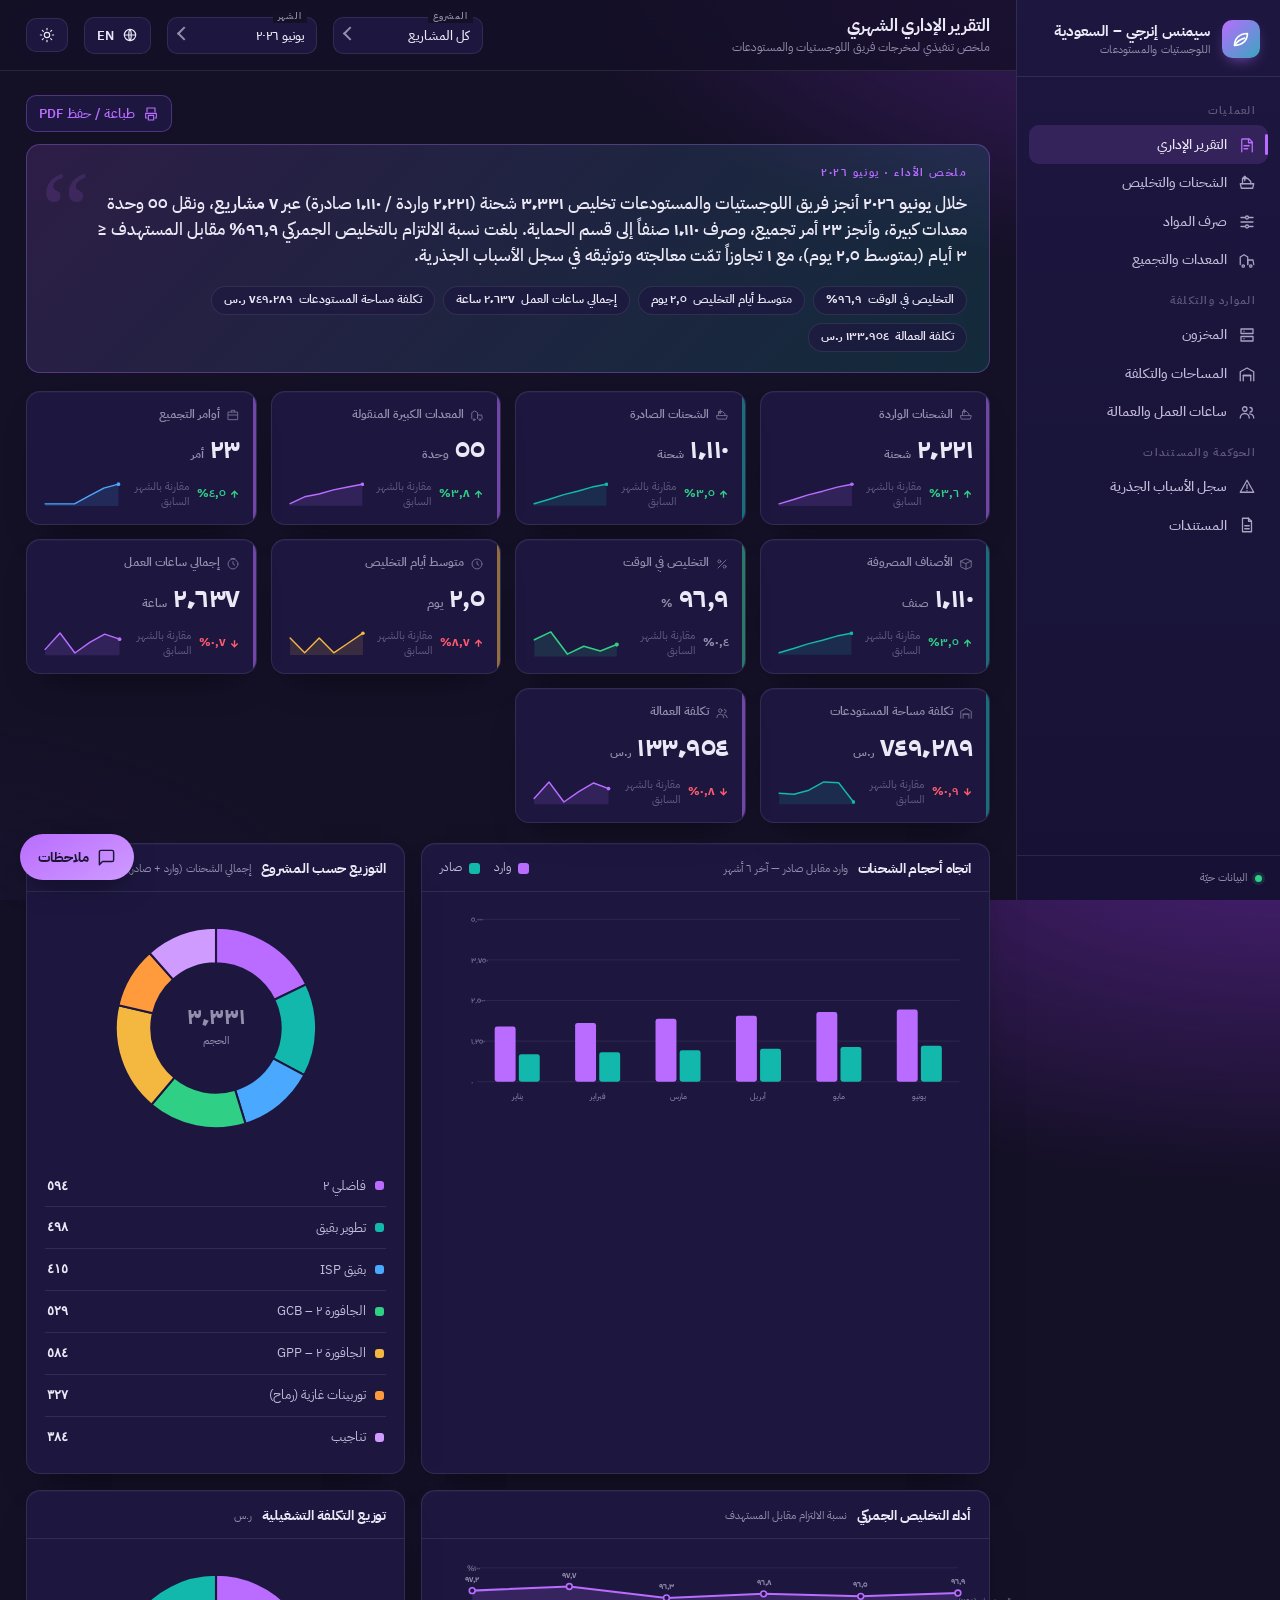
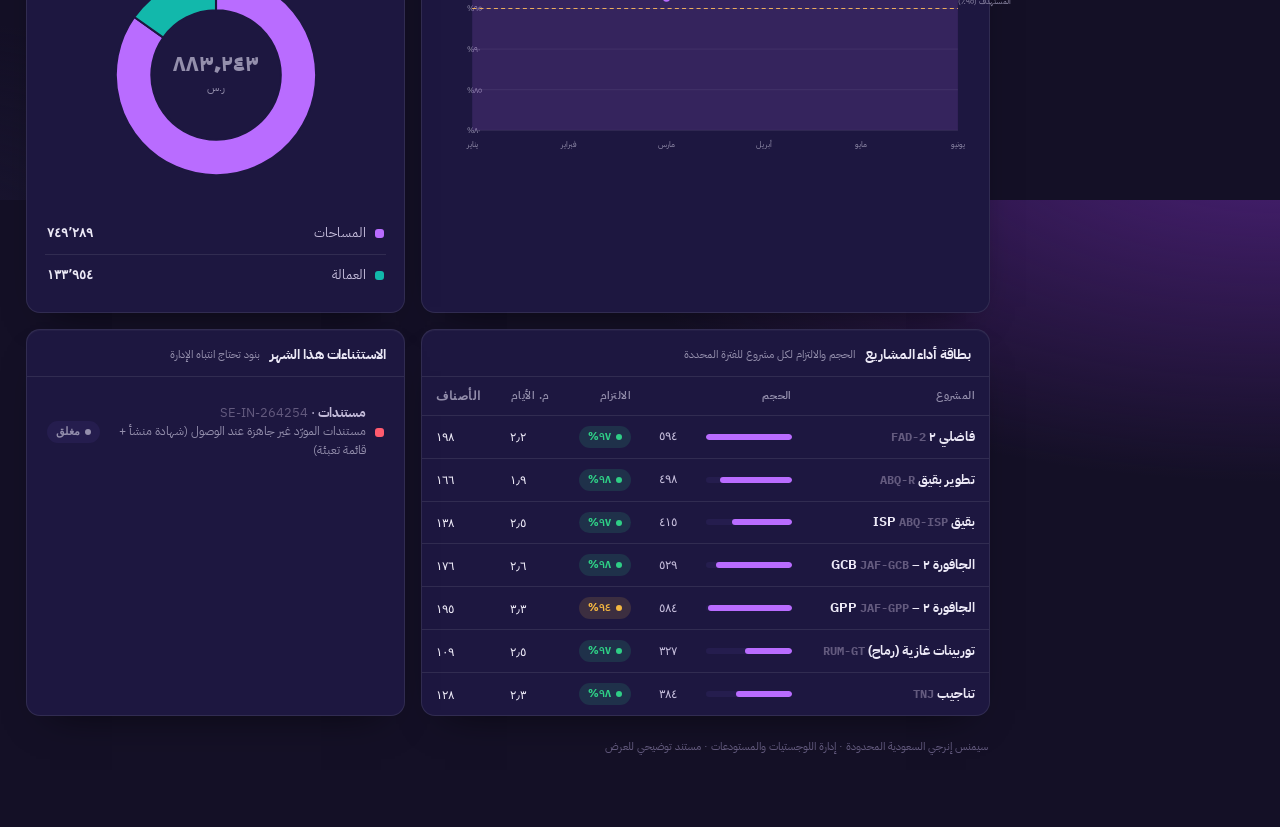
==== commit 90b0cec6: "style: use authoritative Siemens Energy brand hexes (verified from SE design system) Replaces eyedro" ====
--- a/index.html
+++ b/index.html
@@ -87,7 +87,7 @@
   <style>
     #fb-fab{position:fixed;inset-inline-end:20px;inset-block-end:20px;z-index:90;display:inline-flex;align-items:center;gap:8px;
       height:46px;padding:0 18px;border:none;border-radius:999px;cursor:pointer;font-family:var(--font);font-weight:700;font-size:14px;
-      color:#04211f;background:linear-gradient(150deg,var(--accent),var(--accent-2));box-shadow:0 10px 30px -10px rgba(0,0,0,.6);}
+      color:var(--on-accent);background:linear-gradient(150deg,var(--accent),var(--accent-2));box-shadow:0 10px 30px -10px rgba(0,0,0,.6);}
     #fb-fab svg{width:19px;height:19px;}
     #fb-fab:hover{filter:brightness(1.06);}
     #fb-scrim{position:fixed;inset:0;background:rgba(2,10,12,.55);backdrop-filter:blur(2px);z-index:95;display:none;}
@@ -108,7 +108,7 @@
     .fb-actions{display:flex;gap:10px;flex-wrap:wrap;}
     .fb-btn{flex:1;min-width:130px;display:inline-flex;align-items:center;justify-content:center;height:42px;border-radius:11px;
       cursor:pointer;font-family:var(--font);font-weight:700;font-size:14px;text-decoration:none;border:none;}
-    .fb-primary{background:linear-gradient(150deg,var(--accent),var(--accent-2));color:#04211f;}
+    .fb-primary{background:linear-gradient(150deg,var(--accent),var(--accent-2));color:var(--on-accent);}
     .fb-primary:hover{filter:brightness(1.06);}
     .fb-ghost{background:var(--surface-2);border:1px solid var(--border-2);color:var(--fg);}
     .fb-ghost:hover{border-color:var(--accent-line);}
--- a/styles.css
+++ b/styles.css
@@ -5,28 +5,30 @@
    ============================================================ */
 
 :root {
-  /* DARK (default) */
-  --bg:        #0a1417;
-  --bg-grad:   radial-gradient(1200px 600px at 100% -10%, #10282b 0%, transparent 60%),
-               radial-gradient(900px 500px at -10% 110%, #161033 0%, transparent 55%),
-               #0a1417;
-  --surface:   #0f1c20;
-  --surface-2: #13262b;
-  --surface-3: #18313700;
-  --elev:      #16292e;
-  --border:    rgba(255,255,255,.085);
-  --border-2:  rgba(255,255,255,.14);
-  --fg:        #e8f0f1;
-  --fg-2:      #b8c8cb;
-  --muted:     #7e9398;
-  --faint:     #56696e;
-
-  --accent:    #17c0b6;          /* petrol/teal */
-  --accent-2:  #3ad6cc;
-  --accent-weak: rgba(23,192,182,.13);
-  --accent-line: rgba(23,192,182,.30);
-  --violet:    #8b78ff;          /* Siemens Energy secondary */
-  --violet-weak: rgba(139,120,255,.14);
+  /* DARK (default) — Siemens Energy brand (authoritative hexes from the SE design system).
+     Hero = SE Bright Purple: #8a00e5 on light, #b96cff on dark (SE uses the lighter tone on dark). */
+  --bg:        #141026;
+  --bg-grad:   radial-gradient(1200px 600px at 100% -10%, #4d217a 0%, transparent 62%),
+               radial-gradient(900px 500px at -10% 110%, #1b1734 0%, transparent 55%),
+               #141026;
+  --surface:   #1d1740;
+  --surface-2: #251d4e;
+  --surface-3: #2a215800;
+  --elev:      #2a2158;
+  --border:    rgba(255,255,255,.09);
+  --border-2:  rgba(255,255,255,.15);
+  --fg:        #ece9f6;
+  --fg-2:      #c4bcda;
+  --muted:     #948fac;
+  --faint:     #635a7e;
+
+  --accent:    #b96cff;          /* SE Bright Purple on dark (SE --int-purple-1-dark) */
+  --accent-2:  #cf9bff;          /* SE --int-purple-6-dark */
+  --accent-weak: rgba(185,108,255,.15);
+  --accent-line: rgba(185,108,255,.32);
+  --on-accent: #1b1534;          /* SE Dark Purple — text on the light-purple accent fill */
+  --violet:    #12b8ab;          /* SE Petrol/Teal (#009999), brightened for dark legibility */
+  --violet-weak: rgba(18,184,171,.16);
 
   --ok:        #2fcf86;
   --ok-weak:   rgba(47,207,134,.14);
@@ -50,26 +52,27 @@
 }
 
 :root[data-theme="light"] {
-  --bg:        #eef3f4;
-  --bg-grad:   radial-gradient(1100px 560px at 100% -10%, #dbeeec 0%, transparent 60%),
-               radial-gradient(900px 500px at -10% 110%, #e7e3fb 0%, transparent 55%),
-               #eef3f4;
+  --bg:        #f5f2fb;
+  --bg-grad:   radial-gradient(1100px 560px at 100% -10%, #efe6fc 0%, transparent 60%),
+               radial-gradient(900px 500px at -10% 110%, #e1f3f1 0%, transparent 55%),
+               #f5f2fb;
   --surface:   #ffffff;
-  --surface-2: #f4f8f8;
+  --surface-2: #f6f2fc;
   --elev:      #ffffff;
-  --border:    rgba(11,33,38,.10);
-  --border-2:  rgba(11,33,38,.18);
-  --fg:        #0c1c20;
-  --fg-2:      #2c4248;
-  --muted:     #5d7176;
-  --faint:     #93a6aa;
-
-  --accent:    #0c8f87;
-  --accent-2:  #0aa79d;
-  --accent-weak: rgba(12,143,135,.10);
-  --accent-line: rgba(12,143,135,.28);
-  --violet:    #6b54e8;
-  --violet-weak: rgba(107,84,232,.10);
+  --border:    rgba(27,21,52,.10);
+  --border-2:  rgba(27,21,52,.18);
+  --fg:        #1b1534;          /* SE Dark Purple */
+  --fg-2:      #3d3557;
+  --muted:     #5d596e;          /* SE dark-grey-purple */
+  --faint:     #ada9c2;          /* SE grey-purple */
+
+  --accent:    #8a00e5;          /* SE Bright Purple on light (SE --int-purple-1) */
+  --accent-2:  #641e8c;          /* SE deep purple (SE --int-purple-2) */
+  --accent-weak: rgba(138,0,229,.10);
+  --accent-line: rgba(138,0,229,.28);
+  --on-accent: #ffffff;          /* white text on the darker purple accent fill */
+  --violet:    #017873;          /* SE Petrol/Teal (#009999), deepened for white bg */
+  --violet-weak: rgba(1,120,115,.12);
   --ok:        #11a866;
   --ok-weak:   rgba(17,168,102,.12);
   --warn:      #b8841a;
@@ -79,7 +82,7 @@
   --danger-weak: rgba(216,58,77,.10);
   --info:      #2f7fd1;
   --info-weak: rgba(47,127,209,.10);
-  --shadow:    0 1px 2px rgba(11,33,38,.04), 0 16px 36px -26px rgba(11,33,38,.35);
+  --shadow:    0 1px 2px rgba(27,16,54,.05), 0 16px 36px -26px rgba(27,16,54,.30);
 }
 
 :root[lang="ar"] { --font: var(--font-ar); }
@@ -361,7 +364,7 @@
 .doc-toolbar { display: flex; gap: 12px; align-items: center; flex-wrap: wrap; margin-bottom: 16px; }
 .doc-tabs { display: inline-flex; background: var(--surface-2); border: 1px solid var(--border); border-radius: 10px; padding: 3px; }
 .doc-tab { padding: 7px 16px; border-radius: 8px; font-size: 12.5px; font-weight: 600; cursor: pointer; color: var(--muted); }
-.doc-tab.active { background: var(--accent); color: #03201e; }
+.doc-tab.active { background: var(--accent); color: var(--on-accent); }
 :root[data-theme="light"] .doc-tab.active { color: #fff; }
 
 .paper {
@@ -369,14 +372,14 @@
   box-shadow: 0 22px 60px -30px rgba(0,0,0,.6); border: 1px solid var(--border);
   max-width: 920px; margin: 0 auto; font-family: var(--font);
 }
-.paper .doc-head { display: flex; justify-content: space-between; align-items: flex-start; padding: 30px 36px 22px; border-bottom: 3px solid #0c8f87; gap: 24px; }
+.paper .doc-head { display: flex; justify-content: space-between; align-items: flex-start; padding: 30px 36px 22px; border-bottom: 3px solid #4d217a; gap: 24px; }
 .paper .doc-brand { display: flex; gap: 12px; align-items: center; }
-.paper .doc-brand .dm { width: 42px; height: 42px; border-radius: 10px; background: linear-gradient(135deg, #0c8f87, #6b54e8); display: grid; place-items: center; }
+.paper .doc-brand .dm { width: 42px; height: 42px; border-radius: 10px; background: linear-gradient(135deg, #8a00e5, #4d217a); display: grid; place-items: center; }
 .paper .doc-brand .dm svg { width: 24px; height: 24px; }
-.paper .doc-brand .dt b { font-size: 15px; color: #0c2227; display: block; }
+.paper .doc-brand .dt b { font-size: 15px; color: #1b1534; display: block; }
 .paper .doc-brand .dt span { font-size: 11px; color: #5d7176; }
 .paper .doc-title { text-align: end; }
-.paper .doc-title h2 { margin: 0; font-size: 22px; letter-spacing: .02em; color: #0c8f87; text-transform: uppercase; }
+.paper .doc-title h2 { margin: 0; font-size: 22px; letter-spacing: .02em; color: #4d217a; text-transform: uppercase; }
 .paper .doc-title .docno { font-family: var(--font-mono); font-size: 12px; color: #5d7176; margin-top: 4px; }
 .paper .doc-meta { display: grid; grid-template-columns: repeat(2, 1fr); gap: 18px 36px; padding: 22px 36px; }
 .paper .meta-block { font-size: 12.5px; }
@@ -388,14 +391,14 @@
 .paper table.doc-tbl tbody td { padding: 11px 36px; font-size: 12.5px; border-bottom: 1px solid #eef3f3; }
 .paper table.doc-tbl tbody td.num, .paper table.doc-tbl thead th.num { text-align: end; font-variant-numeric: tabular-nums; font-family: var(--font-mono); }
 .paper table.doc-tbl tbody tr:nth-child(even) { background: #fafcfc; }
-.paper .doc-tot { display: flex; justify-content: flex-end; padding: 16px 36px; gap: 40px; border-top: 2px solid #0c8f87; }
+.paper .doc-tot { display: flex; justify-content: flex-end; padding: 16px 36px; gap: 40px; border-top: 2px solid #4d217a; }
 .paper .doc-tot .tl { font-size: 12px; color: #5d7176; }
 .paper .doc-tot .tv { font-weight: 700; font-family: var(--font-mono); font-size: 14px; }
 .paper .doc-sign { display: grid; grid-template-columns: repeat(3, 1fr); gap: 30px; padding: 30px 36px 36px; }
 .paper .sign-box { font-size: 11px; }
 .paper .sign-line { border-top: 1.5px solid #c3d0d2; margin-bottom: 6px; padding-top: 10px; }
 .paper .sign-box .sl { color: #8295a1; text-transform: uppercase; letter-spacing: .06em; font-weight: 700; font-size: 10px; }
-.paper .doc-foot { background: #0f1c20; color: #b8c8cb; padding: 14px 36px; font-size: 10.5px; display: flex; justify-content: space-between; }
+.paper .doc-foot { background: #1b1534; color: #c4bcda; padding: 14px 36px; font-size: 10.5px; display: flex; justify-content: space-between; }
 
 /* empty */
 .empty { text-align: center; color: var(--muted); padding: 40px; font-size: 13px; }
@@ -430,18 +433,19 @@
     --surface-2: #f4f8f8;
     --surface-3: #ffffff;
     --elev:      #ffffff;
-    --border:    rgba(11,33,38,.16);
-    --border-2:  rgba(11,33,38,.24);
-    --fg:        #0c1c20;
-    --fg-2:      #2c4248;
-    --muted:     #4a5d63;
-    --faint:     #6a7d82;
-    --accent:    #0c8f87;
-    --accent-2:  #0aa79d;
-    --accent-weak: rgba(12,143,135,.10);
-    --accent-line: rgba(12,143,135,.28);
-    --violet:    #6b54e8;
-    --violet-weak: rgba(107,84,232,.10);
+    --border:    rgba(27,21,52,.16);
+    --border-2:  rgba(27,21,52,.24);
+    --fg:        #1b1534;
+    --fg-2:      #3d3557;
+    --muted:     #5d596e;
+    --faint:     #8b86a0;
+    --accent:    #8a00e5;
+    --accent-2:  #641e8c;
+    --accent-weak: rgba(138,0,229,.10);
+    --accent-line: rgba(138,0,229,.28);
+    --on-accent: #ffffff;
+    --violet:    #017873;
+    --violet-weak: rgba(1,120,115,.12);
     --ok:        #0b8f57;
     --ok-weak:   rgba(11,143,87,.12);
     --warn:      #9a6c12;
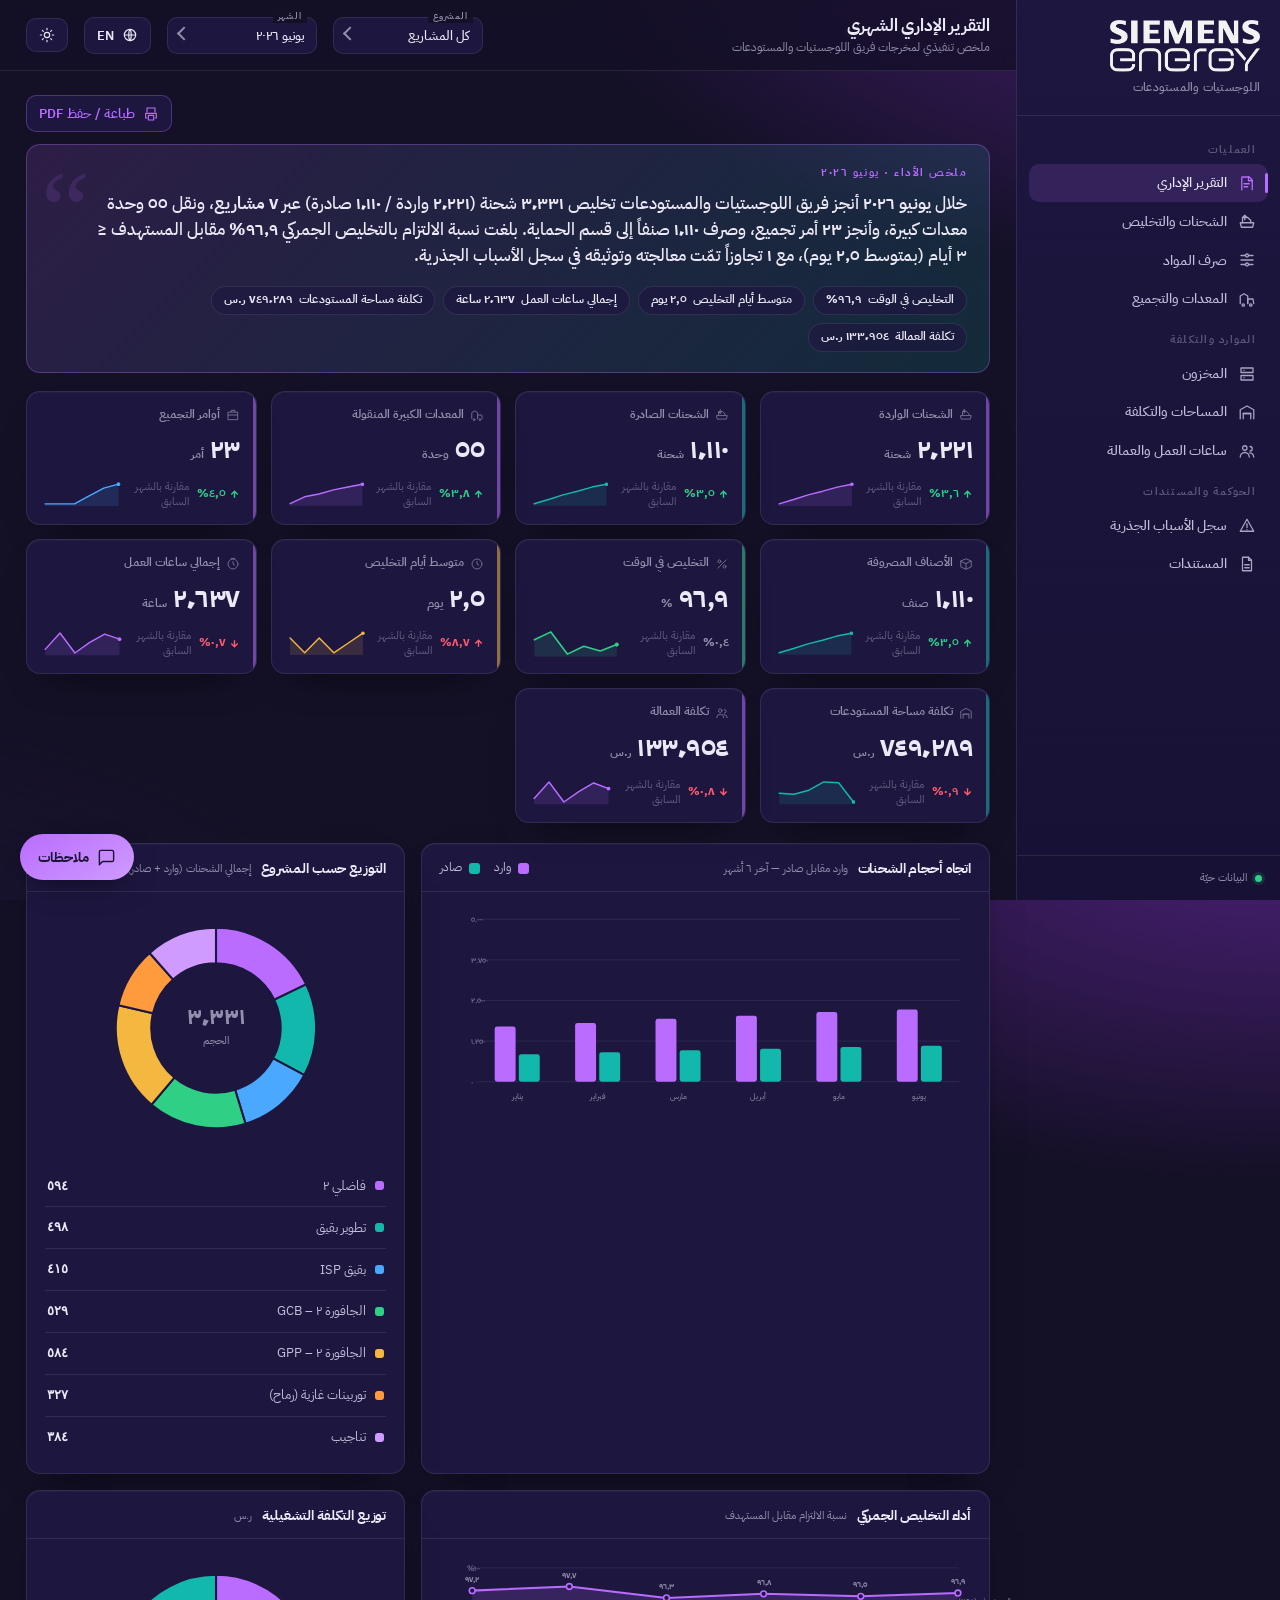
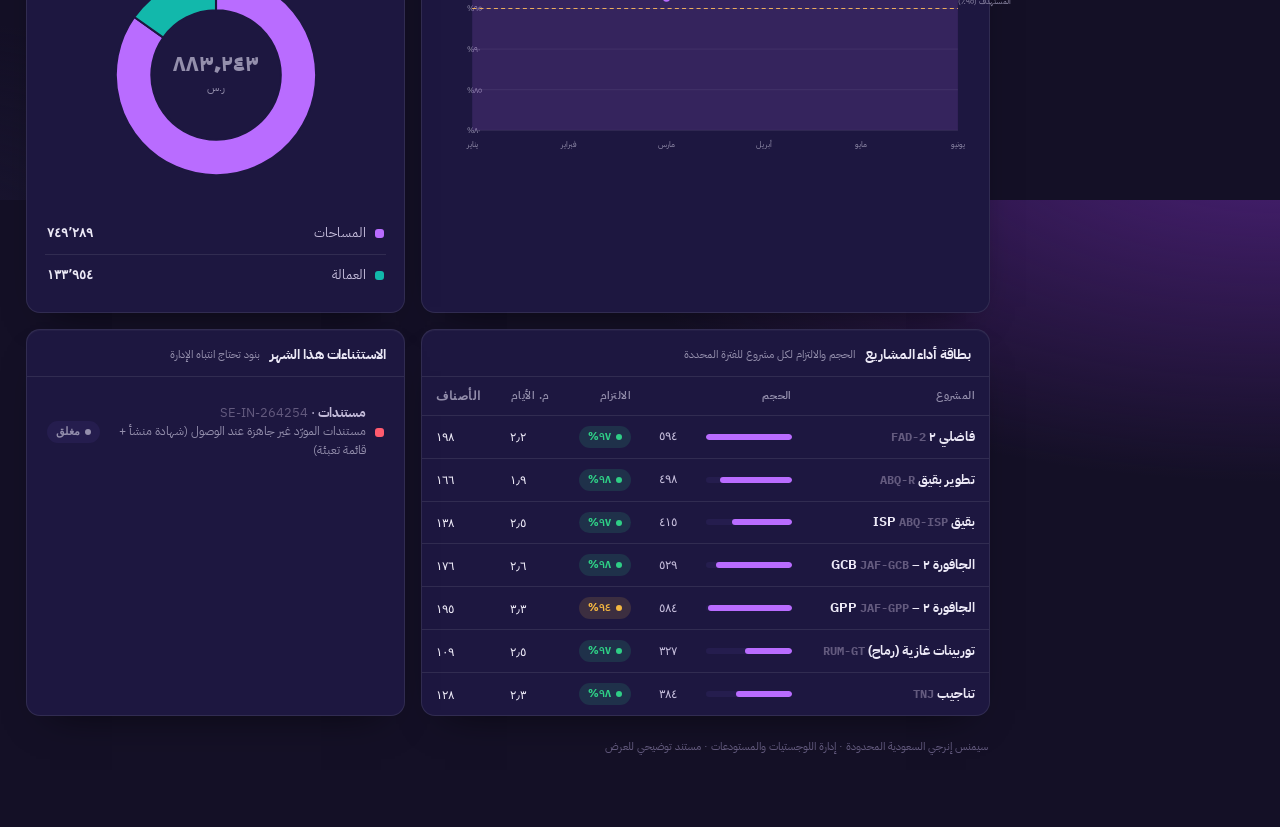
==== commit e98095e3: "feat: use official Siemens Energy logo + Siemens Sans, per DESIGN.md - Real SE wordmark extracted fr" ====
--- a/index.html
+++ b/index.html
@@ -6,7 +6,7 @@
   <title>Siemens Energy KSA — Logistics & Warehouse Operations</title>
   <link rel="preconnect" href="https://fonts.googleapis.com">
   <link rel="preconnect" href="https://fonts.gstatic.com" crossorigin>
-  <link href="https://fonts.googleapis.com/css2?family=IBM+Plex+Sans:wght@400;500;600;700&family=IBM+Plex+Sans+Arabic:wght@400;500;600;700&family=IBM+Plex+Mono:wght@400;500;600&display=swap" rel="stylesheet">
+  <link href="https://fonts.googleapis.com/css2?family=Inter:wght@400;500;600;700&family=IBM+Plex+Sans+Arabic:wght@400;500;600;700&family=IBM+Plex+Mono:wght@400;500;600&display=swap" rel="stylesheet">
   <link rel="stylesheet" href="styles.css">
 </head>
 <body>
@@ -14,11 +14,7 @@
     <!-- Sidebar -->
     <aside class="sidebar" id="sidebar">
       <div class="brand">
-        <div class="brand-mark">
-          <svg viewBox="0 0 24 24" fill="none" stroke="#fff" stroke-width="1.8" stroke-linecap="round" stroke-linejoin="round">
-            <path d="M5 19c0-8 6-13 14-13 0 8-6 13-14 13z"/><path d="M5 19c3-5 7-7 11-8"/>
-          </svg>
-        </div>
+        <span class="se-logo" role="img" aria-label="Siemens Energy"></span>
         <div class="brand-txt">
           <span class="b1" id="brand-org">Siemens Energy – KSA</span>
           <span class="b2" id="brand-unit">Logistics & Warehouse</span>
--- a/styles.css
+++ b/styles.css
@@ -27,6 +27,7 @@
   --accent-weak: rgba(185,108,255,.15);
   --accent-line: rgba(185,108,255,.32);
   --on-accent: #1b1534;          /* SE Dark Purple — text on the light-purple accent fill */
+  --logo-fill: #f2f2f2;          /* SE wordmark tint on dark surfaces */
   --violet:    #12b8ab;          /* SE Petrol/Teal (#009999), brightened for dark legibility */
   --violet-weak: rgba(18,184,171,.16);
 
@@ -45,8 +46,8 @@
   --radius-sm: 10px;
   --sidebar-w: 264px;
 
-  --font-en: "IBM Plex Sans", -apple-system, BlinkMacSystemFont, "Segoe UI", system-ui, sans-serif;
-  --font-ar: "IBM Plex Sans Arabic", "Segoe UI", "Tahoma", system-ui, sans-serif;
+  --font-en: "Siemens Sans", "Inter", -apple-system, BlinkMacSystemFont, "Segoe UI", system-ui, sans-serif;
+  --font-ar: "Siemens Sans Arabic", "IBM Plex Sans Arabic", "Segoe UI", "Tahoma", system-ui, sans-serif;
   --font-mono: "IBM Plex Mono", ui-monospace, "Cascadia Mono", Menlo, monospace;
   --font: var(--font-en);
 }
@@ -71,6 +72,7 @@
   --accent-weak: rgba(138,0,229,.10);
   --accent-line: rgba(138,0,229,.28);
   --on-accent: #ffffff;          /* white text on the darker purple accent fill */
+  --logo-fill: #1b1534;          /* SE wordmark tint on light surfaces */
   --violet:    #017873;          /* SE Petrol/Teal (#009999), deepened for white bg */
   --violet-weak: rgba(1,120,115,.12);
   --ok:        #11a866;
@@ -117,20 +119,21 @@
   position: sticky; top: 0; height: 100vh;
 }
 .brand {
-  display: flex; align-items: center; gap: 12px;
+  display: flex; flex-direction: column; align-items: flex-start; gap: 8px;
   padding: 20px 20px 18px;
   border-bottom: 1px solid var(--border);
 }
-.brand-mark {
-  width: 38px; height: 38px; border-radius: 10px; flex: 0 0 38px;
-  background: linear-gradient(135deg, var(--accent) 0%, var(--violet) 130%);
-  display: grid; place-items: center;
-  box-shadow: 0 6px 16px -8px var(--accent);
-}
-.brand-mark svg { width: 22px; height: 22px; }
+/* Official Siemens Energy wordmark (assets/se-logo-white.png) used as an alpha mask,
+   recolored per theme via --logo-fill: near-white on dark, SE dark-purple on light. */
+.se-logo {
+  display: block; width: 150px; height: 52px; flex: 0 0 auto;
+  background-color: var(--logo-fill);
+  -webkit-mask: url("assets/se-logo-white.png") no-repeat center / contain;
+          mask: url("assets/se-logo-white.png") no-repeat center / contain;
+}
 .brand-txt { display: flex; flex-direction: column; min-width: 0; }
-.brand-txt .b1 { font-weight: 700; letter-spacing: -.01em; font-size: 14.5px; }
-.brand-txt .b2 { font-size: 11px; color: var(--muted); letter-spacing: .02em; }
+.brand-txt .b1 { display: none; }   /* the logo already carries the Siemens Energy name */
+.brand-txt .b2 { font-size: 11.5px; color: var(--muted); letter-spacing: .02em; font-weight: 500; }
 
 .nav { padding: 12px 12px; overflow-y: auto; flex: 1; }
 .nav-group-label {
@@ -444,6 +447,7 @@
     --accent-weak: rgba(138,0,229,.10);
     --accent-line: rgba(138,0,229,.28);
     --on-accent: #ffffff;
+    --logo-fill: #1b1534;
     --violet:    #017873;
     --violet-weak: rgba(1,120,115,.12);
     --ok:        #0b8f57;
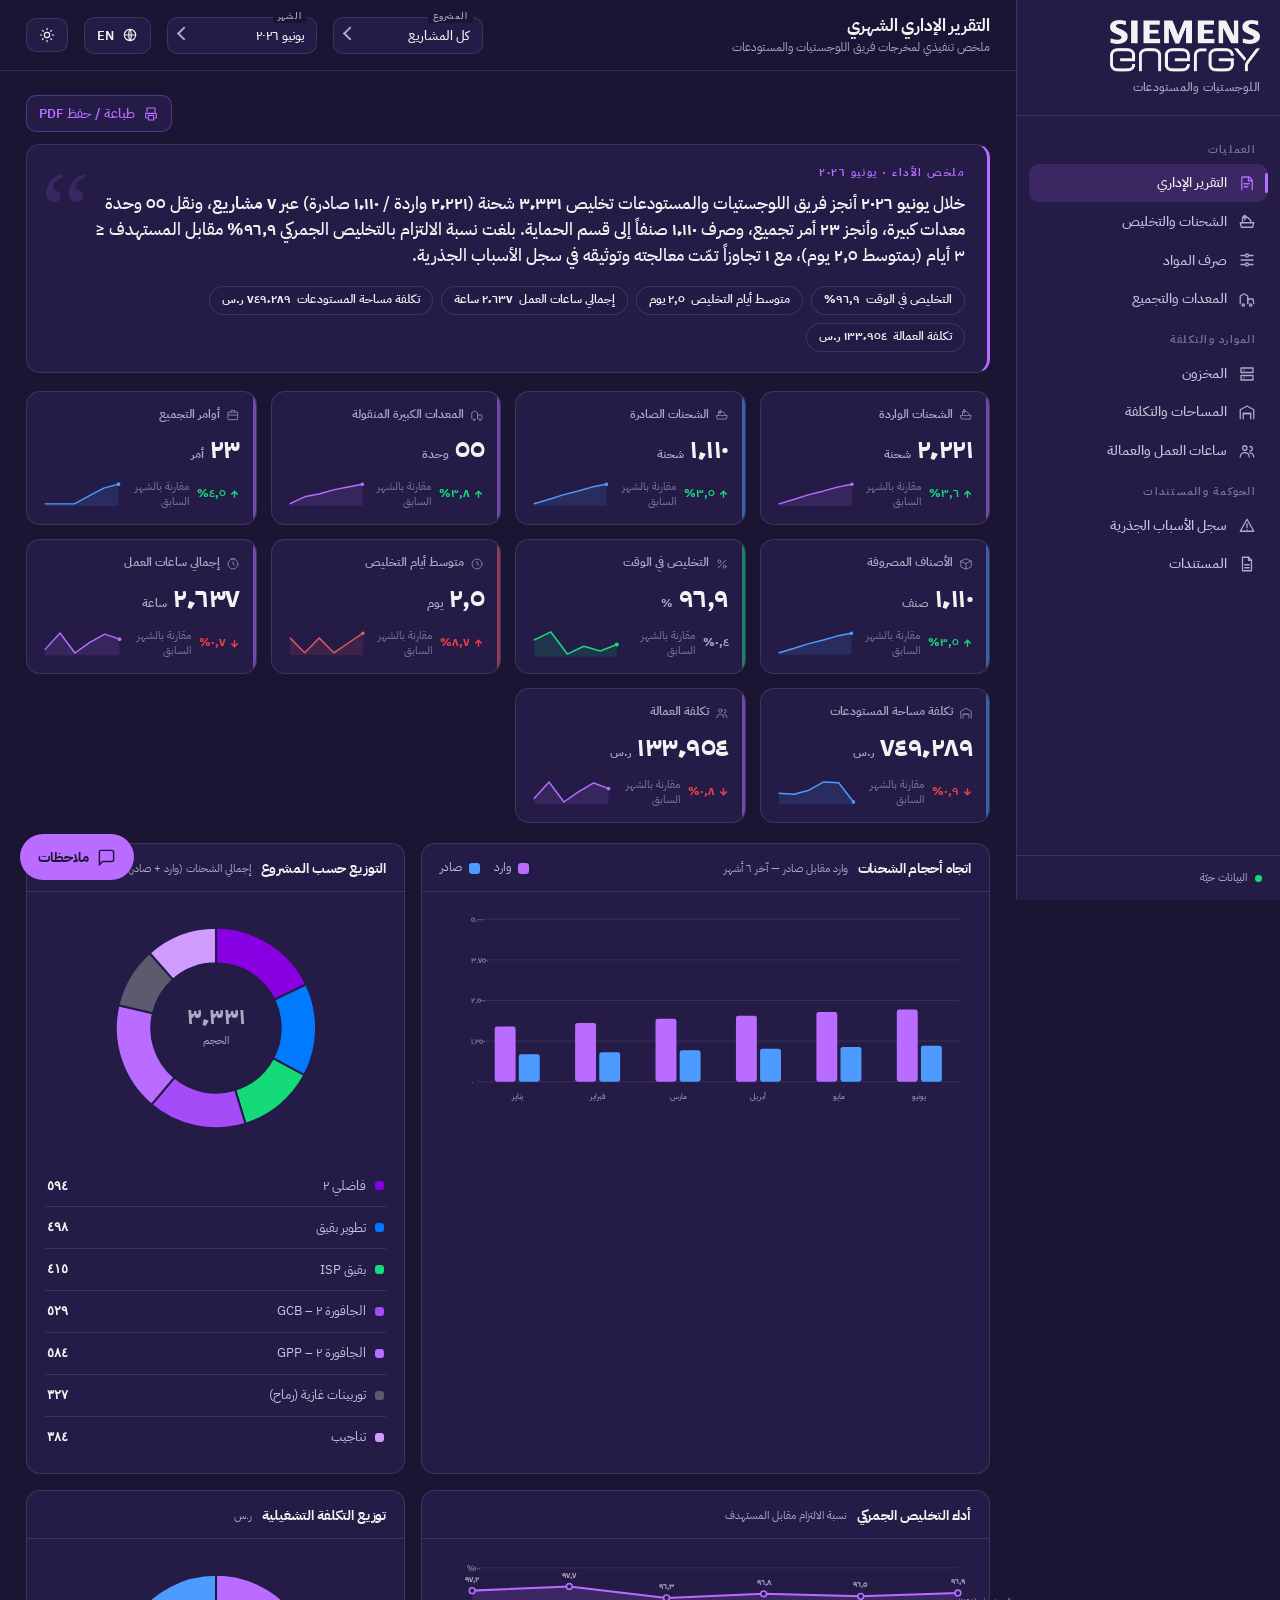
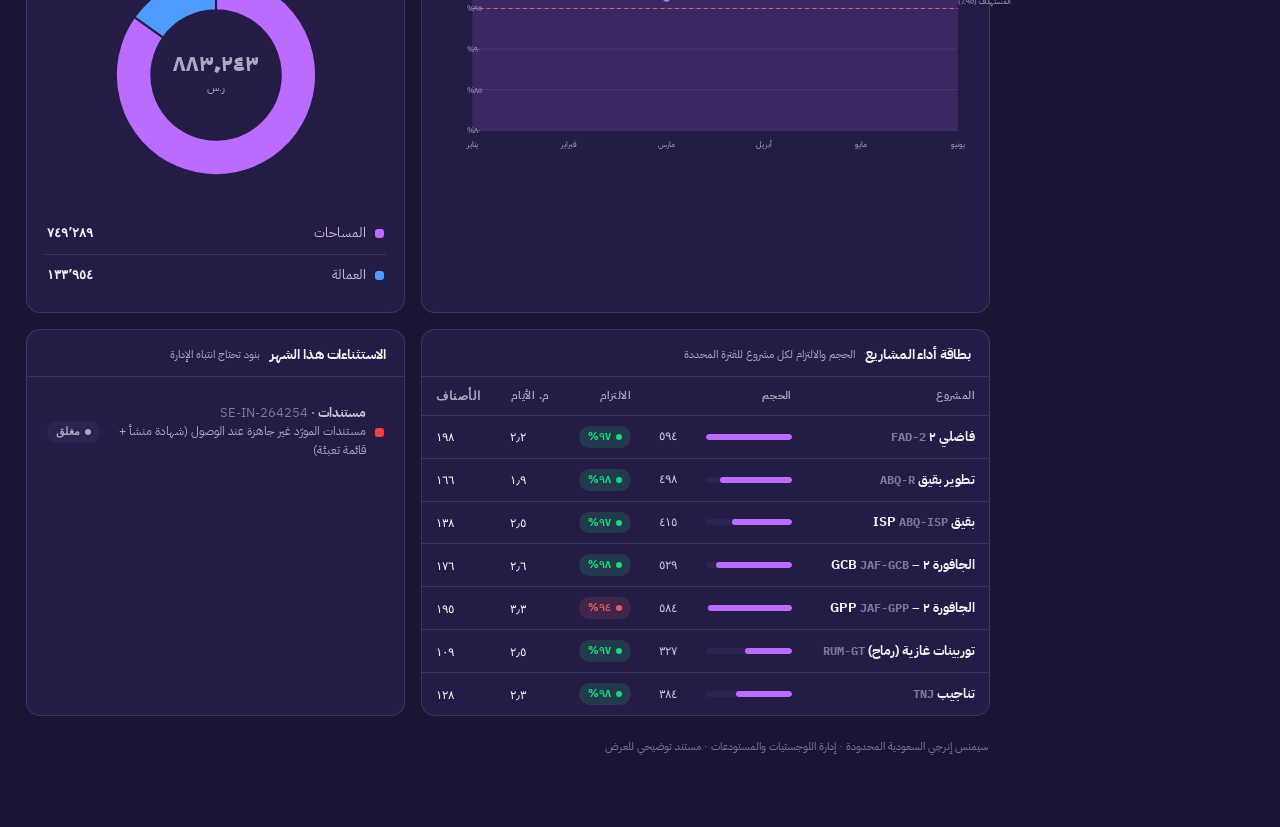
==== commit 1b1e8295: "fix: flatten to real SE digital brand — kill gradients/shadows, SE-only colors Extracted the actual " ====
--- a/index.html
+++ b/index.html
@@ -83,7 +83,7 @@
   <style>
     #fb-fab{position:fixed;inset-inline-end:20px;inset-block-end:20px;z-index:90;display:inline-flex;align-items:center;gap:8px;
       height:46px;padding:0 18px;border:none;border-radius:999px;cursor:pointer;font-family:var(--font);font-weight:700;font-size:14px;
-      color:var(--on-accent);background:linear-gradient(150deg,var(--accent),var(--accent-2));box-shadow:0 10px 30px -10px rgba(0,0,0,.6);}
+      color:var(--on-accent);background:var(--accent);}
     #fb-fab svg{width:19px;height:19px;}
     #fb-fab:hover{filter:brightness(1.06);}
     #fb-scrim{position:fixed;inset:0;background:rgba(2,10,12,.55);backdrop-filter:blur(2px);z-index:95;display:none;}
@@ -104,7 +104,7 @@
     .fb-actions{display:flex;gap:10px;flex-wrap:wrap;}
     .fb-btn{flex:1;min-width:130px;display:inline-flex;align-items:center;justify-content:center;height:42px;border-radius:11px;
       cursor:pointer;font-family:var(--font);font-weight:700;font-size:14px;text-decoration:none;border:none;}
-    .fb-primary{background:linear-gradient(150deg,var(--accent),var(--accent-2));color:var(--on-accent);}
+    .fb-primary{background:var(--accent);color:var(--on-accent);}
     .fb-primary:hover{filter:brightness(1.06);}
     .fb-ghost{background:var(--surface-2);border:1px solid var(--border-2);color:var(--fg);}
     .fb-ghost:hover{border-color:var(--accent-line);}
--- a/styles.css
+++ b/styles.css
@@ -5,43 +5,42 @@
    ============================================================ */
 
 :root {
-  /* DARK (default) — Siemens Energy brand (authoritative hexes from the SE design system).
-     Hero = SE Bright Purple: #8a00e5 on light, #b96cff on dark (SE uses the lighter tone on dark). */
-  --bg:        #141026;
-  --bg-grad:   radial-gradient(1200px 600px at 100% -10%, #4d217a 0%, transparent 62%),
-               radial-gradient(900px 500px at -10% 110%, #1b1734 0%, transparent 55%),
-               #141026;
-  --surface:   #1d1740;
-  --surface-2: #251d4e;
-  --surface-3: #2a215800;
-  --elev:      #2a2158;
-  --border:    rgba(255,255,255,.09);
-  --border-2:  rgba(255,255,255,.15);
-  --fg:        #ece9f6;
-  --fg-2:      #c4bcda;
-  --muted:     #948fac;
-  --faint:     #635a7e;
-
-  --accent:    #b96cff;          /* SE Bright Purple on dark (SE --int-purple-1-dark) */
-  --accent-2:  #cf9bff;          /* SE --int-purple-6-dark */
+  /* DARK — Siemens Energy digital brand, extracted from siemens-energy.com:
+     FLAT (site uses ZERO gradients and ZERO box-shadows), purple + neutrals,
+     functional red/green/blue only (NO teal, amber, or orange). Separation via borders. */
+  --bg:        #1b1534;          /* SE dark-purple (--dark-purple) */
+  --bg-grad:   #1b1534;          /* flat — SE uses no background gradients */
+  --surface:   #241c46;
+  --surface-2: #2c2352;
+  --surface-3: transparent;
+  --elev:      #33285e;
+  --border:    rgba(255,255,255,.11);
+  --border-2:  rgba(255,255,255,.18);
+  --fg:        #f2f2f2;          /* SE neutral-1 */
+  --fg-2:      #c9c2dc;
+  --muted:     #ada9c2;          /* SE grey-purple (--int-purple-3) */
+  --faint:     #7d7896;
+
+  --accent:    #b96cff;          /* SE bright purple on dark (--int-purple-1-dark) */
+  --accent-2:  #cf9bff;          /* --int-purple-6-dark */
   --accent-weak: rgba(185,108,255,.15);
-  --accent-line: rgba(185,108,255,.32);
-  --on-accent: #1b1534;          /* SE Dark Purple — text on the light-purple accent fill */
-  --logo-fill: #f2f2f2;          /* SE wordmark tint on dark surfaces */
-  --violet:    #12b8ab;          /* SE Petrol/Teal (#009999), brightened for dark legibility */
-  --violet-weak: rgba(18,184,171,.16);
-
-  --ok:        #2fcf86;
-  --ok-weak:   rgba(47,207,134,.14);
-  --warn:      #f4b740;
-  --warn-weak: rgba(244,183,64,.14);
-  --orange:    #ff9a3d;
-  --danger:    #ff5b6e;
-  --danger-weak: rgba(255,91,110,.15);
-  --info:      #4aa8ff;
-  --info-weak: rgba(74,168,255,.14);
-
-  --shadow:    0 1px 0 rgba(255,255,255,.03) inset, 0 18px 40px -24px rgba(0,0,0,.7);
+  --accent-line: rgba(185,108,255,.34);
+  --on-accent: #1b1534;
+  --logo-fill: #f2f2f2;
+  --violet:    #4d9bff;          /* SE blue (--swiper #007aff), lightened for dark — 2nd data series */
+  --violet-weak: rgba(0,122,255,.18);
+
+  --ok:        #14da79;          /* SE green (--int-green-dark) */
+  --ok-weak:   rgba(20,218,121,.15);
+  --warn:      #e85960;          /* SE light red (--int-red-dark) — caution */
+  --warn-weak: rgba(232,89,96,.15);
+  --orange:    #a54bf7;          /* SE purple (--int-purple-4-dark) — categorical series only */
+  --danger:    #ef4048;          /* SE red (--int-red #da1e28), dark-legible — breach */
+  --danger-weak: rgba(218,30,40,.18);
+  --info:      #4d9bff;          /* SE blue */
+  --info-weak: rgba(0,122,255,.15);
+
+  --shadow:    none;             /* SE is flat — borders, not shadows */
   --radius:    14px;
   --radius-sm: 10px;
   --sidebar-w: 264px;
@@ -53,38 +52,36 @@
 }
 
 :root[data-theme="light"] {
-  --bg:        #f5f2fb;
-  --bg-grad:   radial-gradient(1100px 560px at 100% -10%, #efe6fc 0%, transparent 60%),
-               radial-gradient(900px 500px at -10% 110%, #e1f3f1 0%, transparent 55%),
-               #f5f2fb;
+  --bg:        #f2f2f2;          /* SE neutral canvas (--neutral-1) — flat */
+  --bg-grad:   #f2f2f2;          /* flat — no gradients */
   --surface:   #ffffff;
-  --surface-2: #f6f2fc;
+  --surface-2: #f8f8f8;          /* SE light-grey-1 */
   --elev:      #ffffff;
-  --border:    rgba(27,21,52,.10);
-  --border-2:  rgba(27,21,52,.18);
+  --border:    rgba(27,21,52,.12);
+  --border-2:  rgba(27,21,52,.20);
   --fg:        #1b1534;          /* SE Dark Purple */
   --fg-2:      #3d3557;
   --muted:     #5d596e;          /* SE dark-grey-purple */
-  --faint:     #ada9c2;          /* SE grey-purple */
-
-  --accent:    #8a00e5;          /* SE Bright Purple on light (SE --int-purple-1) */
-  --accent-2:  #641e8c;          /* SE deep purple (SE --int-purple-2) */
-  --accent-weak: rgba(138,0,229,.10);
+  --faint:     #969696;          /* SE neutral-5 */
+
+  --accent:    #8a00e5;          /* SE bright purple on light (--int-purple-1) */
+  --accent-2:  #641e8c;          /* SE deep purple (--int-purple-2) */
+  --accent-weak: rgba(138,0,229,.09);
   --accent-line: rgba(138,0,229,.28);
-  --on-accent: #ffffff;          /* white text on the darker purple accent fill */
-  --logo-fill: #1b1534;          /* SE wordmark tint on light surfaces */
-  --violet:    #017873;          /* SE Petrol/Teal (#009999), deepened for white bg */
-  --violet-weak: rgba(1,120,115,.12);
-  --ok:        #11a866;
-  --ok-weak:   rgba(17,168,102,.12);
-  --warn:      #b8841a;
-  --warn-weak: rgba(184,132,26,.12);
-  --orange:    #d9701f;
-  --danger:    #d83a4d;
-  --danger-weak: rgba(216,58,77,.10);
-  --info:      #2f7fd1;
-  --info-weak: rgba(47,127,209,.10);
-  --shadow:    0 1px 2px rgba(27,16,54,.05), 0 16px 36px -26px rgba(27,16,54,.30);
+  --on-accent: #ffffff;
+  --logo-fill: #1b1534;
+  --violet:    #0064d6;          /* SE blue (--swiper #007aff), deepened for white — 2nd data series */
+  --violet-weak: rgba(0,100,214,.10);
+  --ok:        #0e9e5a;          /* SE green, deepened for white-bg legibility */
+  --ok-weak:   rgba(14,158,90,.12);
+  --warn:      #c8323a;          /* SE red, softer — caution */
+  --warn-weak: rgba(200,50,58,.10);
+  --orange:    #7a2fb8;          /* SE purple — categorical series only */
+  --danger:    #c8121b;          /* SE red (--int-red), deepened for white bg — breach */
+  --danger-weak: rgba(200,18,27,.10);
+  --info:      #0064d6;          /* SE blue */
+  --info-weak: rgba(0,100,214,.10);
+  --shadow:    none;             /* SE is flat */
 }
 
 :root[lang="ar"] { --font: var(--font-ar); }
@@ -114,7 +111,7 @@
   width: var(--sidebar-w);
   flex: 0 0 var(--sidebar-w);
   border-inline-end: 1px solid var(--border);
-  background: linear-gradient(180deg, var(--surface), color-mix(in oklab, var(--surface) 88%, #000));
+  background: var(--surface);
   display: flex; flex-direction: column;
   position: sticky; top: 0; height: 100vh;
 }
@@ -164,7 +161,7 @@
   padding: 14px 18px; border-top: 1px solid var(--border);
   font-size: 11px; color: var(--muted); display: flex; align-items: center; gap: 8px;
 }
-.dot-live { width: 7px; height: 7px; border-radius: 50%; background: var(--ok); box-shadow: 0 0 0 3px var(--ok-weak); }
+.dot-live { width: 7px; height: 7px; border-radius: 50%; background: var(--ok); }
 
 .main { flex: 1; min-width: 0; display: flex; flex-direction: column; }
 
@@ -284,8 +281,8 @@
 
 /* Narrative */
 .narrative {
-  background: linear-gradient(135deg, var(--accent-weak), var(--violet-weak));
-  border: 1px solid var(--accent-line);
+  background: var(--surface); border: 1px solid var(--border);
+  border-inline-start: 3px solid var(--accent);
   border-radius: var(--radius); padding: 20px 22px; position: relative; overflow: hidden;
 }
 .narrative::before {
@@ -372,12 +369,12 @@
 
 .paper {
   background: #fff; color: #14222b; border-radius: 12px; overflow: hidden;
-  box-shadow: 0 22px 60px -30px rgba(0,0,0,.6); border: 1px solid var(--border);
+  border: 1px solid var(--border-2);
   max-width: 920px; margin: 0 auto; font-family: var(--font);
 }
 .paper .doc-head { display: flex; justify-content: space-between; align-items: flex-start; padding: 30px 36px 22px; border-bottom: 3px solid #4d217a; gap: 24px; }
 .paper .doc-brand { display: flex; gap: 12px; align-items: center; }
-.paper .doc-brand .dm { width: 42px; height: 42px; border-radius: 10px; background: linear-gradient(135deg, #8a00e5, #4d217a); display: grid; place-items: center; }
+.paper .doc-brand .dm { width: 42px; height: 42px; border-radius: 10px; background: #8a00e5; display: grid; place-items: center; }
 .paper .doc-brand .dm svg { width: 24px; height: 24px; }
 .paper .doc-brand .dt b { font-size: 15px; color: #1b1534; display: block; }
 .paper .doc-brand .dt span { font-size: 11px; color: #5d7176; }
@@ -448,16 +445,16 @@
     --accent-line: rgba(138,0,229,.28);
     --on-accent: #ffffff;
     --logo-fill: #1b1534;
-    --violet:    #017873;
-    --violet-weak: rgba(1,120,115,.12);
-    --ok:        #0b8f57;
-    --ok-weak:   rgba(11,143,87,.12);
-    --warn:      #9a6c12;
-    --warn-weak: rgba(154,108,18,.12);
-    --orange:    #c1621b;
-    --danger:    #c22f42;
-    --danger-weak: rgba(194,47,66,.10);
-    --info:      #2168b0;
+    --violet:    #0064d6;
+    --violet-weak: rgba(0,100,214,.10);
+    --ok:        #0e9e5a;
+    --ok-weak:   rgba(14,158,90,.12);
+    --warn:      #c8323a;
+    --warn-weak: rgba(200,50,58,.10);
+    --orange:    #7a2fb8;
+    --danger:    #c8121b;
+    --danger-weak: rgba(200,18,27,.10);
+    --info:      #0064d6;
     --info-weak: rgba(33,104,176,.10);
     --shadow:    none;
   }
